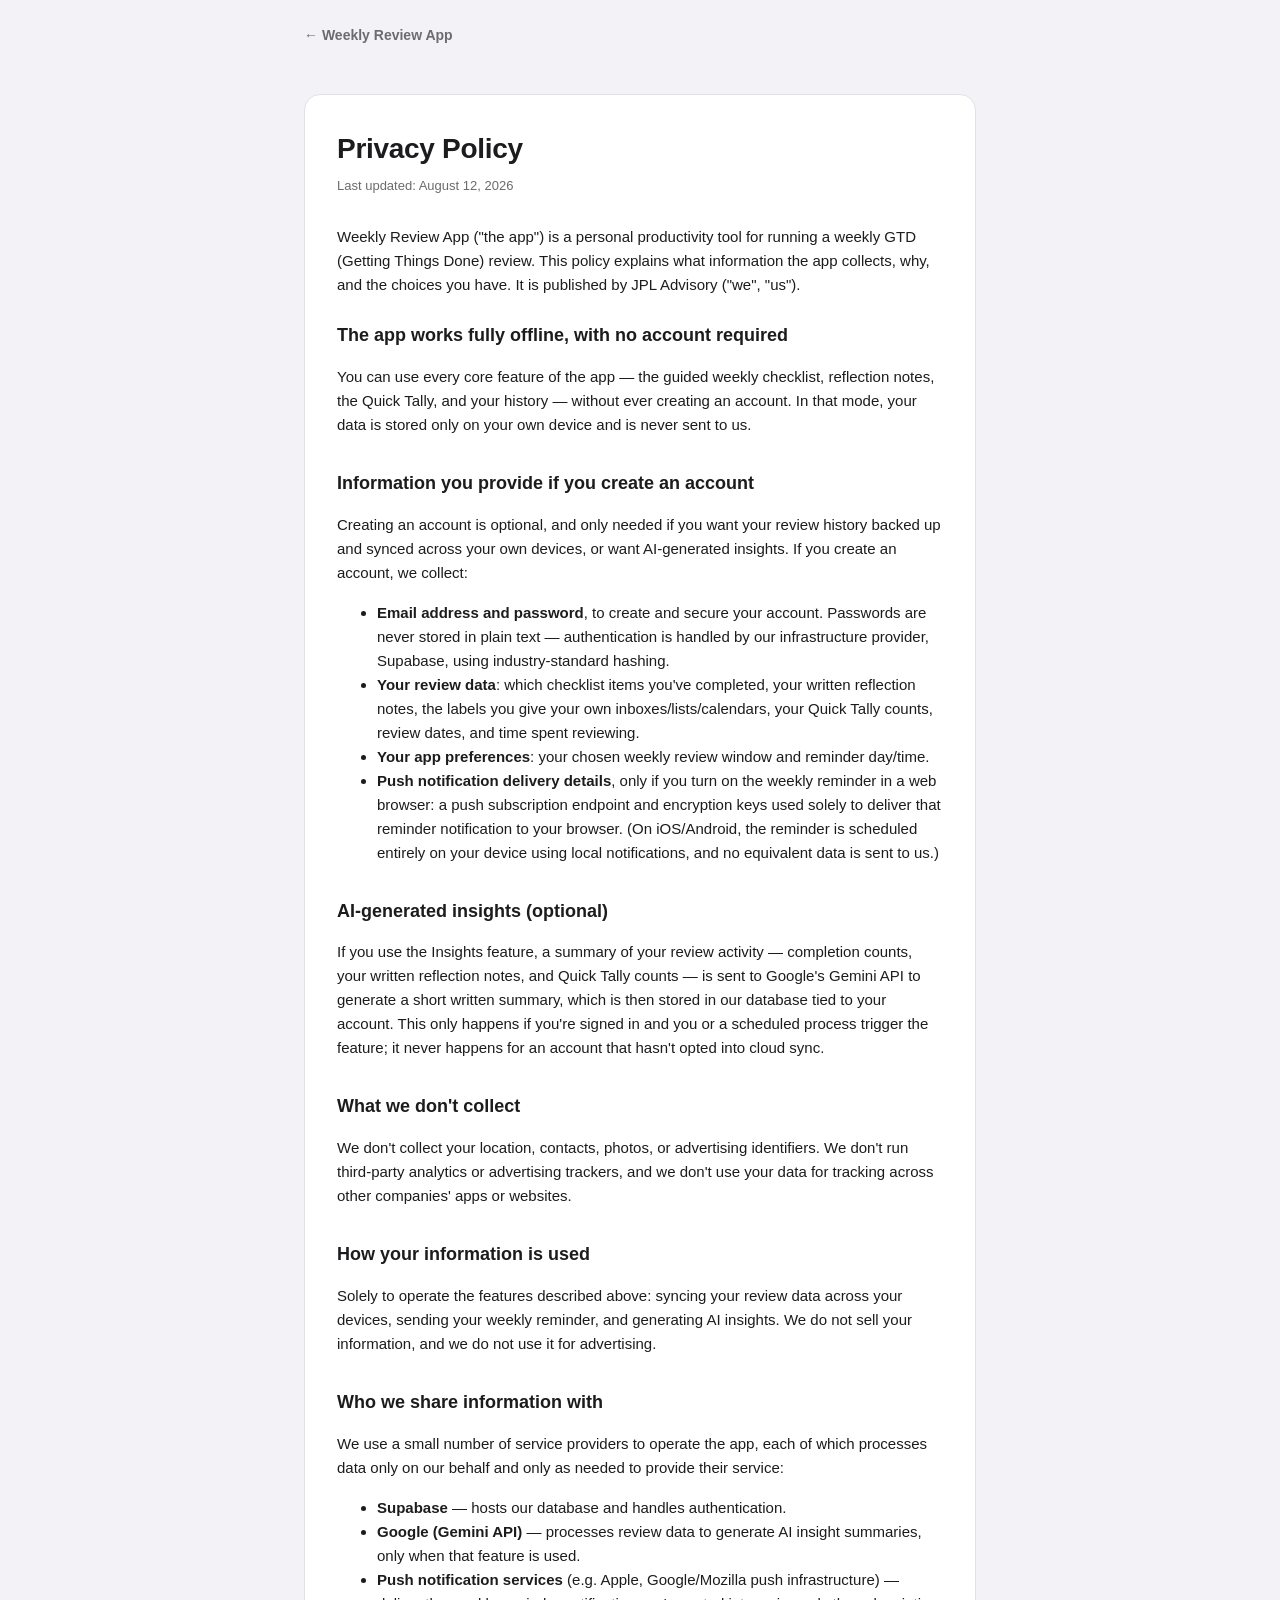
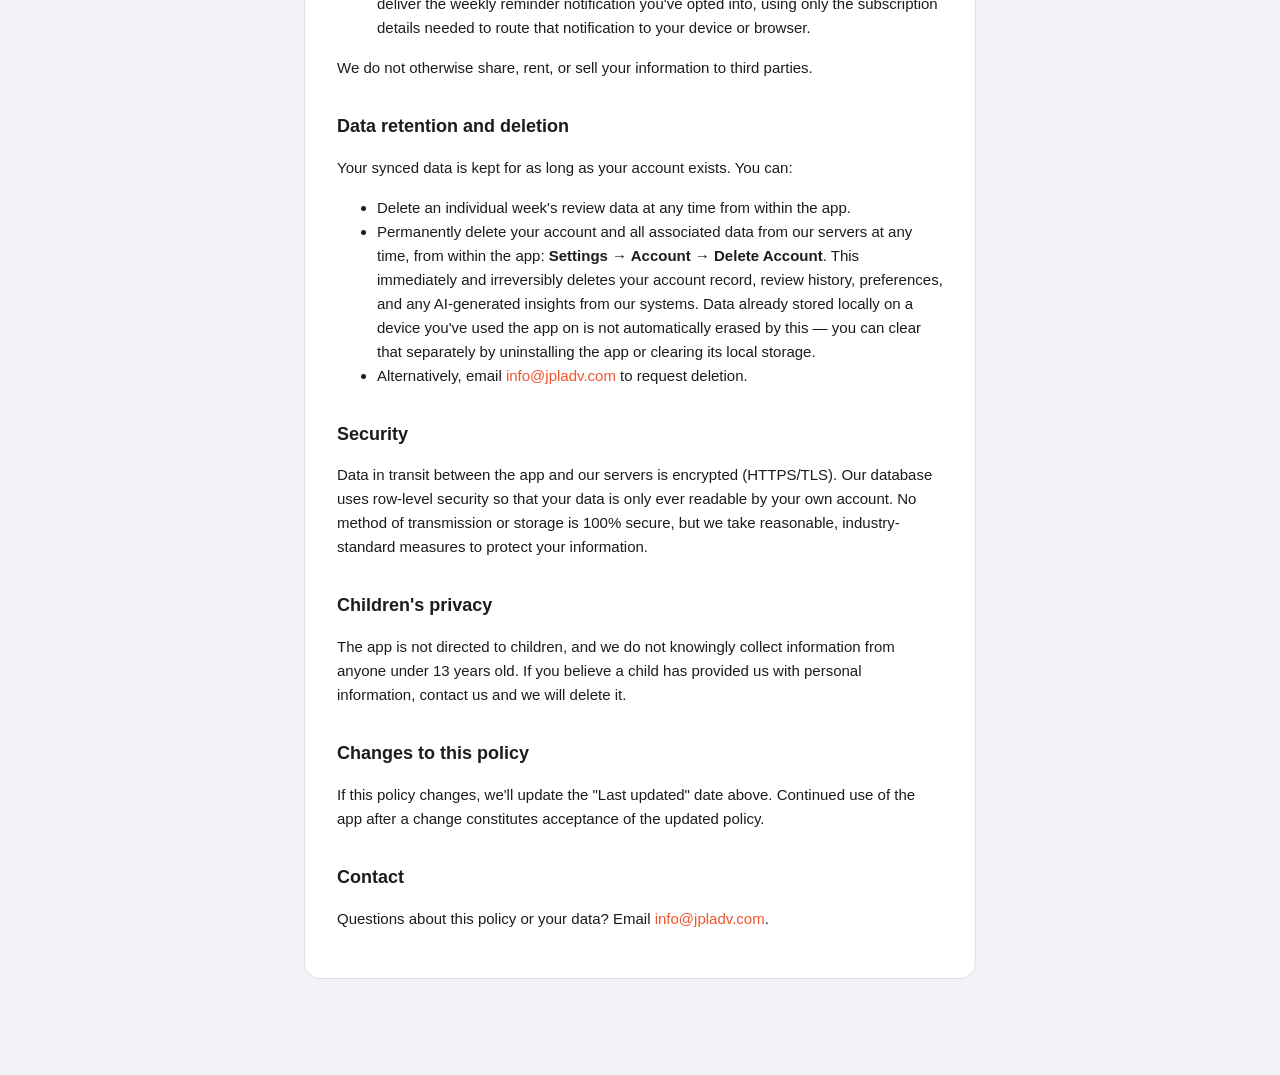
==== privacy-policy.html @ 06515a92 "Add privacy policy, terms of service, and support pages" ====
<!doctype html>
<html lang="en">
<head>
<meta charset="utf-8" />
<meta name="viewport" content="width=device-width, initial-scale=1" />
<title>Privacy Policy — Weekly Review App</title>
<link rel="stylesheet" href="style.css" />
</head>
<body>
<nav class="top"><a href="index.html">← Weekly Review App</a></nav>
<div class="wrap">
  <div class="card">
    <h1>Privacy Policy</h1>
    <p class="meta">Last updated: August 12, 2026</p>

    <p>Weekly Review App ("the app") is a personal productivity tool for running a weekly GTD
    (Getting Things Done) review. This policy explains what information the app collects, why,
    and the choices you have. It is published by JPL Advisory ("we", "us").</p>

    <h2>The app works fully offline, with no account required</h2>
    <p>You can use every core feature of the app — the guided weekly checklist, reflection notes,
    the Quick Tally, and your history — without ever creating an account. In that mode, your data
    is stored only on your own device and is never sent to us.</p>

    <h2>Information you provide if you create an account</h2>
    <p>Creating an account is optional, and only needed if you want your review history backed up
    and synced across your own devices, or want AI-generated insights. If you create an account,
    we collect:</p>
    <ul>
      <li><strong>Email address and password</strong>, to create and secure your account. Passwords
      are never stored in plain text — authentication is handled by our infrastructure provider,
      Supabase, using industry-standard hashing.</li>
      <li><strong>Your review data</strong>: which checklist items you've completed, your written
      reflection notes, the labels you give your own inboxes/lists/calendars, your Quick Tally
      counts, review dates, and time spent reviewing.</li>
      <li><strong>Your app preferences</strong>: your chosen weekly review window and reminder
      day/time.</li>
      <li><strong>Push notification delivery details</strong>, only if you turn on the weekly
      reminder in a web browser: a push subscription endpoint and encryption keys used solely to
      deliver that reminder notification to your browser. (On iOS/Android, the reminder is
      scheduled entirely on your device using local notifications, and no equivalent data is sent
      to us.)</li>
    </ul>

    <h2>AI-generated insights (optional)</h2>
    <p>If you use the Insights feature, a summary of your review activity — completion counts,
    your written reflection notes, and Quick Tally counts — is sent to Google's Gemini API to
    generate a short written summary, which is then stored in our database tied to your account.
    This only happens if you're signed in and you or a scheduled process trigger the feature; it
    never happens for an account that hasn't opted into cloud sync.</p>

    <h2>What we don't collect</h2>
    <p>We don't collect your location, contacts, photos, or advertising identifiers. We don't run
    third-party analytics or advertising trackers, and we don't use your data for tracking across
    other companies' apps or websites.</p>

    <h2>How your information is used</h2>
    <p>Solely to operate the features described above: syncing your review data across your
    devices, sending your weekly reminder, and generating AI insights. We do not sell your
    information, and we do not use it for advertising.</p>

    <h2>Who we share information with</h2>
    <p>We use a small number of service providers to operate the app, each of which processes
    data only on our behalf and only as needed to provide their service:</p>
    <ul>
      <li><strong>Supabase</strong> — hosts our database and handles authentication.</li>
      <li><strong>Google (Gemini API)</strong> — processes review data to generate AI insight
      summaries, only when that feature is used.</li>
      <li><strong>Push notification services</strong> (e.g. Apple, Google/Mozilla push
      infrastructure) — deliver the weekly reminder notification you've opted into, using only
      the subscription details needed to route that notification to your device or browser.</li>
    </ul>
    <p>We do not otherwise share, rent, or sell your information to third parties.</p>

    <h2>Data retention and deletion</h2>
    <p>Your synced data is kept for as long as your account exists. You can:</p>
    <ul>
      <li>Delete an individual week's review data at any time from within the app.</li>
      <li>Permanently delete your account and all associated data from our servers at any time,
      from within the app: <strong>Settings → Account → Delete Account</strong>. This
      immediately and irreversibly deletes your account record, review history, preferences, and
      any AI-generated insights from our systems. Data already stored locally on a device you've
      used the app on is not automatically erased by this — you can clear that separately by
      uninstalling the app or clearing its local storage.</li>
      <li>Alternatively, email <a href="mailto:info@jpladv.com">info@jpladv.com</a> to request
      deletion.</li>
    </ul>

    <h2>Security</h2>
    <p>Data in transit between the app and our servers is encrypted (HTTPS/TLS). Our database
    uses row-level security so that your data is only ever readable by your own account. No
    method of transmission or storage is 100% secure, but we take reasonable, industry-standard
    measures to protect your information.</p>

    <h2>Children's privacy</h2>
    <p>The app is not directed to children, and we do not knowingly collect information from
    anyone under 13 years old. If you believe a child has provided us with personal information,
    contact us and we will delete it.</p>

    <h2>Changes to this policy</h2>
    <p>If this policy changes, we'll update the "Last updated" date above. Continued use of the
    app after a change constitutes acceptance of the updated policy.</p>

    <h2>Contact</h2>
    <p>Questions about this policy or your data? Email
    <a href="mailto:info@jpladv.com">info@jpladv.com</a>.</p>
  </div>
</div>
</body>
</html>
---- style.css ----
:root {
  --bg: #f2f2f7;
  --card: #ffffff;
  --text: #1c1c1e;
  --text-secondary: #6b6b70;
  --accent: #f2542d;
  --border: #e2e2e6;
}

@media (prefers-color-scheme: dark) {
  :root {
    --bg: #000000;
    --card: #1c1c1e;
    --text: #f2f2f7;
    --text-secondary: #a0a0a5;
    --accent: #ff6a47;
    --border: #2c2c2e;
  }
}

* {
  box-sizing: border-box;
}

body {
  margin: 0;
  padding: 0;
  background: var(--bg);
  color: var(--text);
  font-family: -apple-system, BlinkMacSystemFont, "Segoe UI", Roboto, Helvetica, Arial, sans-serif;
  line-height: 1.6;
}

.wrap {
  max-width: 720px;
  margin: 0 auto;
  padding: 48px 24px 96px;
}

.card {
  background: var(--card);
  border: 1px solid var(--border);
  border-radius: 16px;
  padding: 32px;
}

h1 {
  font-size: 28px;
  font-weight: 800;
  letter-spacing: -0.3px;
  margin: 0 0 4px;
}

h2 {
  font-size: 18px;
  font-weight: 700;
  margin: 32px 0 8px;
}

h2:first-of-type {
  margin-top: 24px;
}

p, li {
  color: var(--text);
  font-size: 15px;
}

.meta {
  color: var(--text-secondary);
  font-size: 13px;
  margin: 0 0 28px;
}

a {
  color: var(--accent);
  text-decoration: none;
}

a:hover {
  text-decoration: underline;
}

nav.top {
  max-width: 720px;
  margin: 0 auto;
  padding: 24px 24px 0;
  font-size: 14px;
}

nav.top a {
  color: var(--text-secondary);
  font-weight: 600;
}

.home-links {
  display: flex;
  flex-direction: column;
  gap: 12px;
  margin-top: 24px;
}

.home-links a {
  display: block;
  padding: 16px 20px;
  border: 1px solid var(--border);
  border-radius: 12px;
  color: var(--text);
  font-weight: 700;
}

footer {
  margin-top: 40px;
  color: var(--text-secondary);
  font-size: 13px;
}
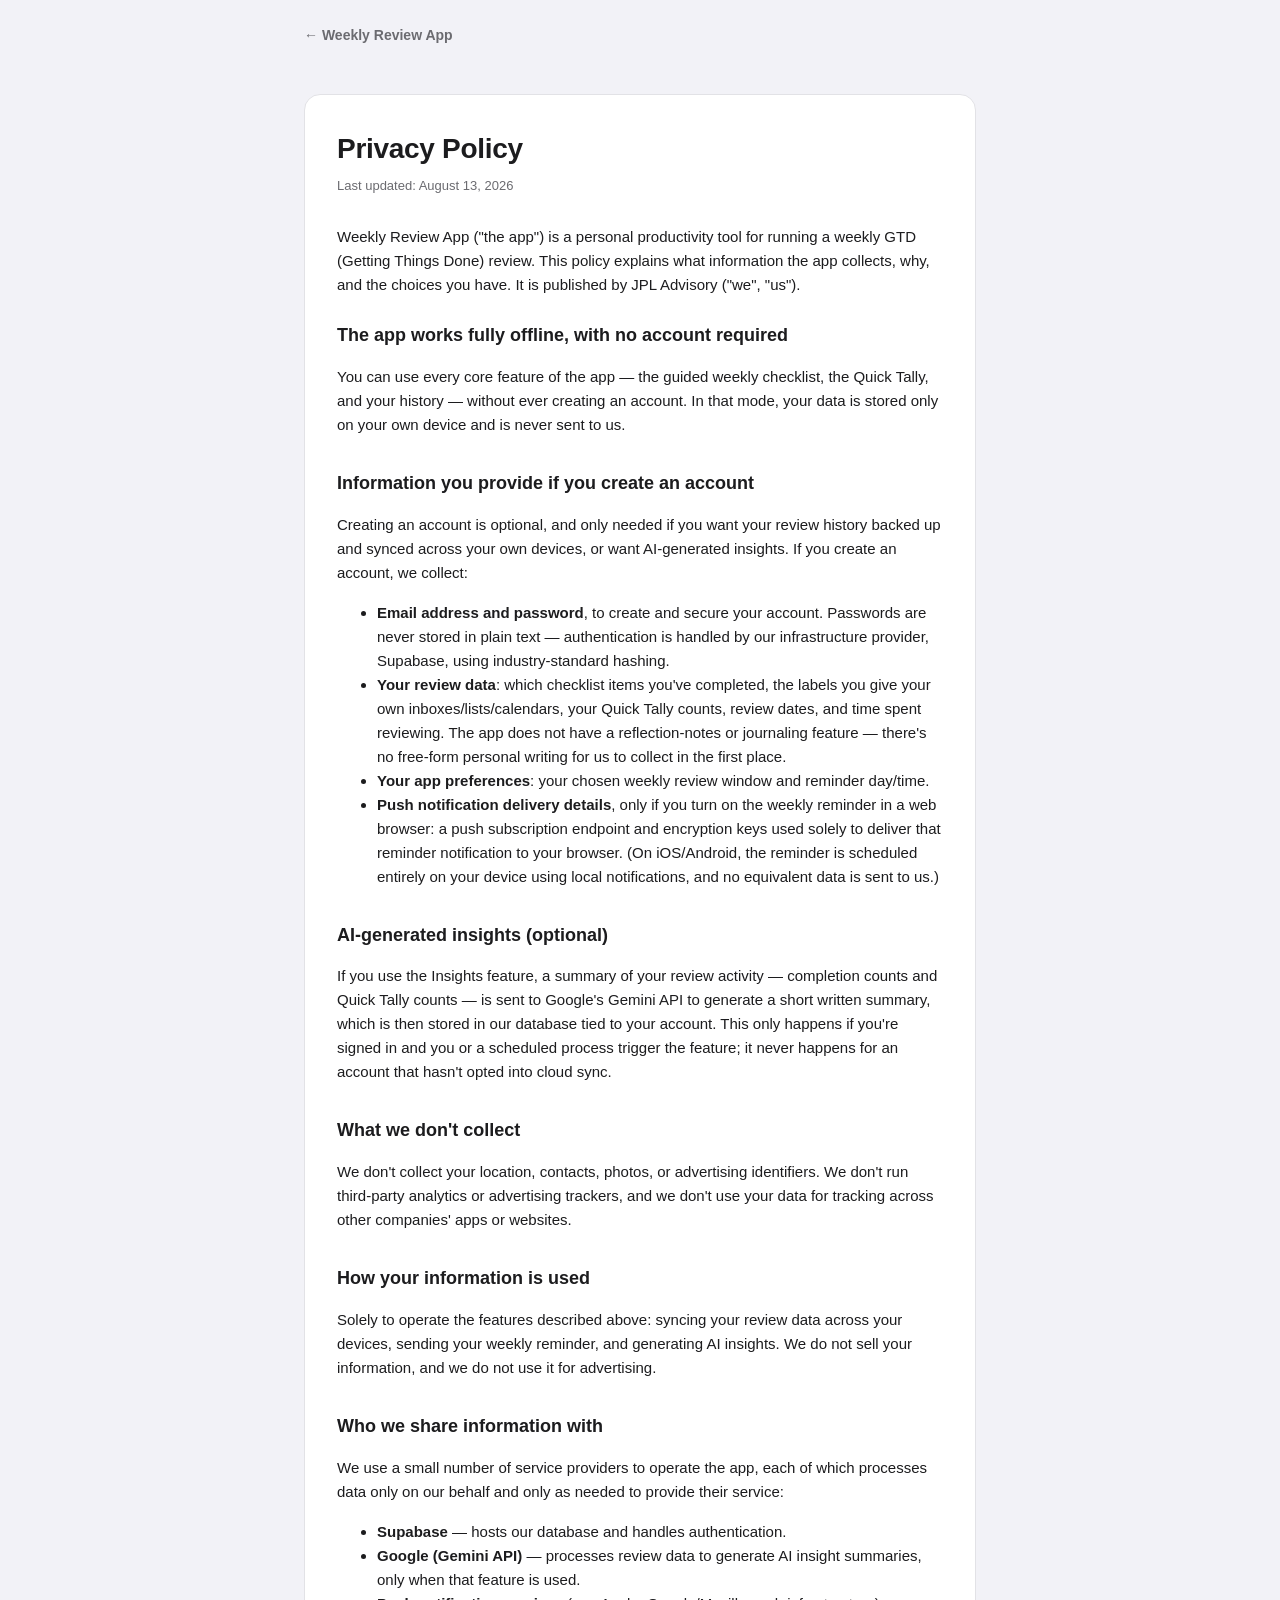
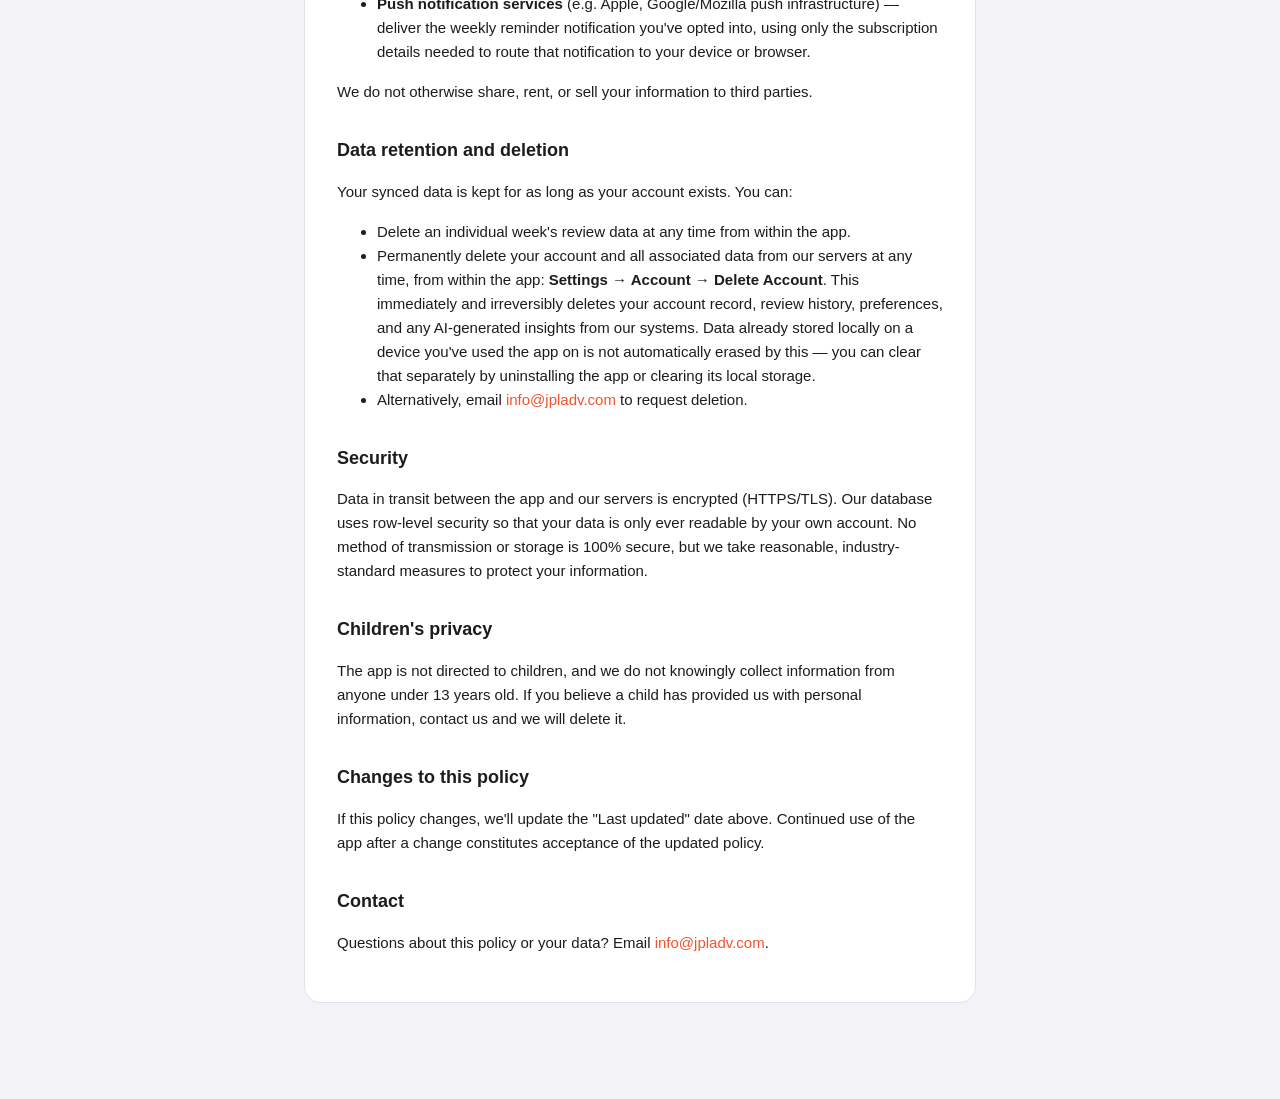
==== commit 3f1cd52f: "Remove reflection notes references (feature removed from the app)" ====
--- a/privacy-policy.html
+++ b/privacy-policy.html
@@ -11,16 +11,16 @@
 <div class="wrap">
   <div class="card">
     <h1>Privacy Policy</h1>
-    <p class="meta">Last updated: August 12, 2026</p>
+    <p class="meta">Last updated: August 13, 2026</p>
 
     <p>Weekly Review App ("the app") is a personal productivity tool for running a weekly GTD
     (Getting Things Done) review. This policy explains what information the app collects, why,
     and the choices you have. It is published by JPL Advisory ("we", "us").</p>
 
     <h2>The app works fully offline, with no account required</h2>
-    <p>You can use every core feature of the app — the guided weekly checklist, reflection notes,
-    the Quick Tally, and your history — without ever creating an account. In that mode, your data
-    is stored only on your own device and is never sent to us.</p>
+    <p>You can use every core feature of the app — the guided weekly checklist, the Quick Tally,
+    and your history — without ever creating an account. In that mode, your data is stored only
+    on your own device and is never sent to us.</p>
 
     <h2>Information you provide if you create an account</h2>
     <p>Creating an account is optional, and only needed if you want your review history backed up
@@ -30,9 +30,10 @@
       <li><strong>Email address and password</strong>, to create and secure your account. Passwords
       are never stored in plain text — authentication is handled by our infrastructure provider,
       Supabase, using industry-standard hashing.</li>
-      <li><strong>Your review data</strong>: which checklist items you've completed, your written
-      reflection notes, the labels you give your own inboxes/lists/calendars, your Quick Tally
-      counts, review dates, and time spent reviewing.</li>
+      <li><strong>Your review data</strong>: which checklist items you've completed, the labels
+      you give your own inboxes/lists/calendars, your Quick Tally counts, review dates, and time
+      spent reviewing. The app does not have a reflection-notes or journaling feature — there's no
+      free-form personal writing for us to collect in the first place.</li>
       <li><strong>Your app preferences</strong>: your chosen weekly review window and reminder
       day/time.</li>
       <li><strong>Push notification delivery details</strong>, only if you turn on the weekly
@@ -43,11 +44,11 @@
     </ul>
 
     <h2>AI-generated insights (optional)</h2>
-    <p>If you use the Insights feature, a summary of your review activity — completion counts,
-    your written reflection notes, and Quick Tally counts — is sent to Google's Gemini API to
-    generate a short written summary, which is then stored in our database tied to your account.
-    This only happens if you're signed in and you or a scheduled process trigger the feature; it
-    never happens for an account that hasn't opted into cloud sync.</p>
+    <p>If you use the Insights feature, a summary of your review activity — completion counts and
+    Quick Tally counts — is sent to Google's Gemini API to generate a short written summary, which
+    is then stored in our database tied to your account. This only happens if you're signed in and
+    you or a scheduled process trigger the feature; it never happens for an account that hasn't
+    opted into cloud sync.</p>
 
     <h2>What we don't collect</h2>
     <p>We don't collect your location, contacts, photos, or advertising identifiers. We don't run
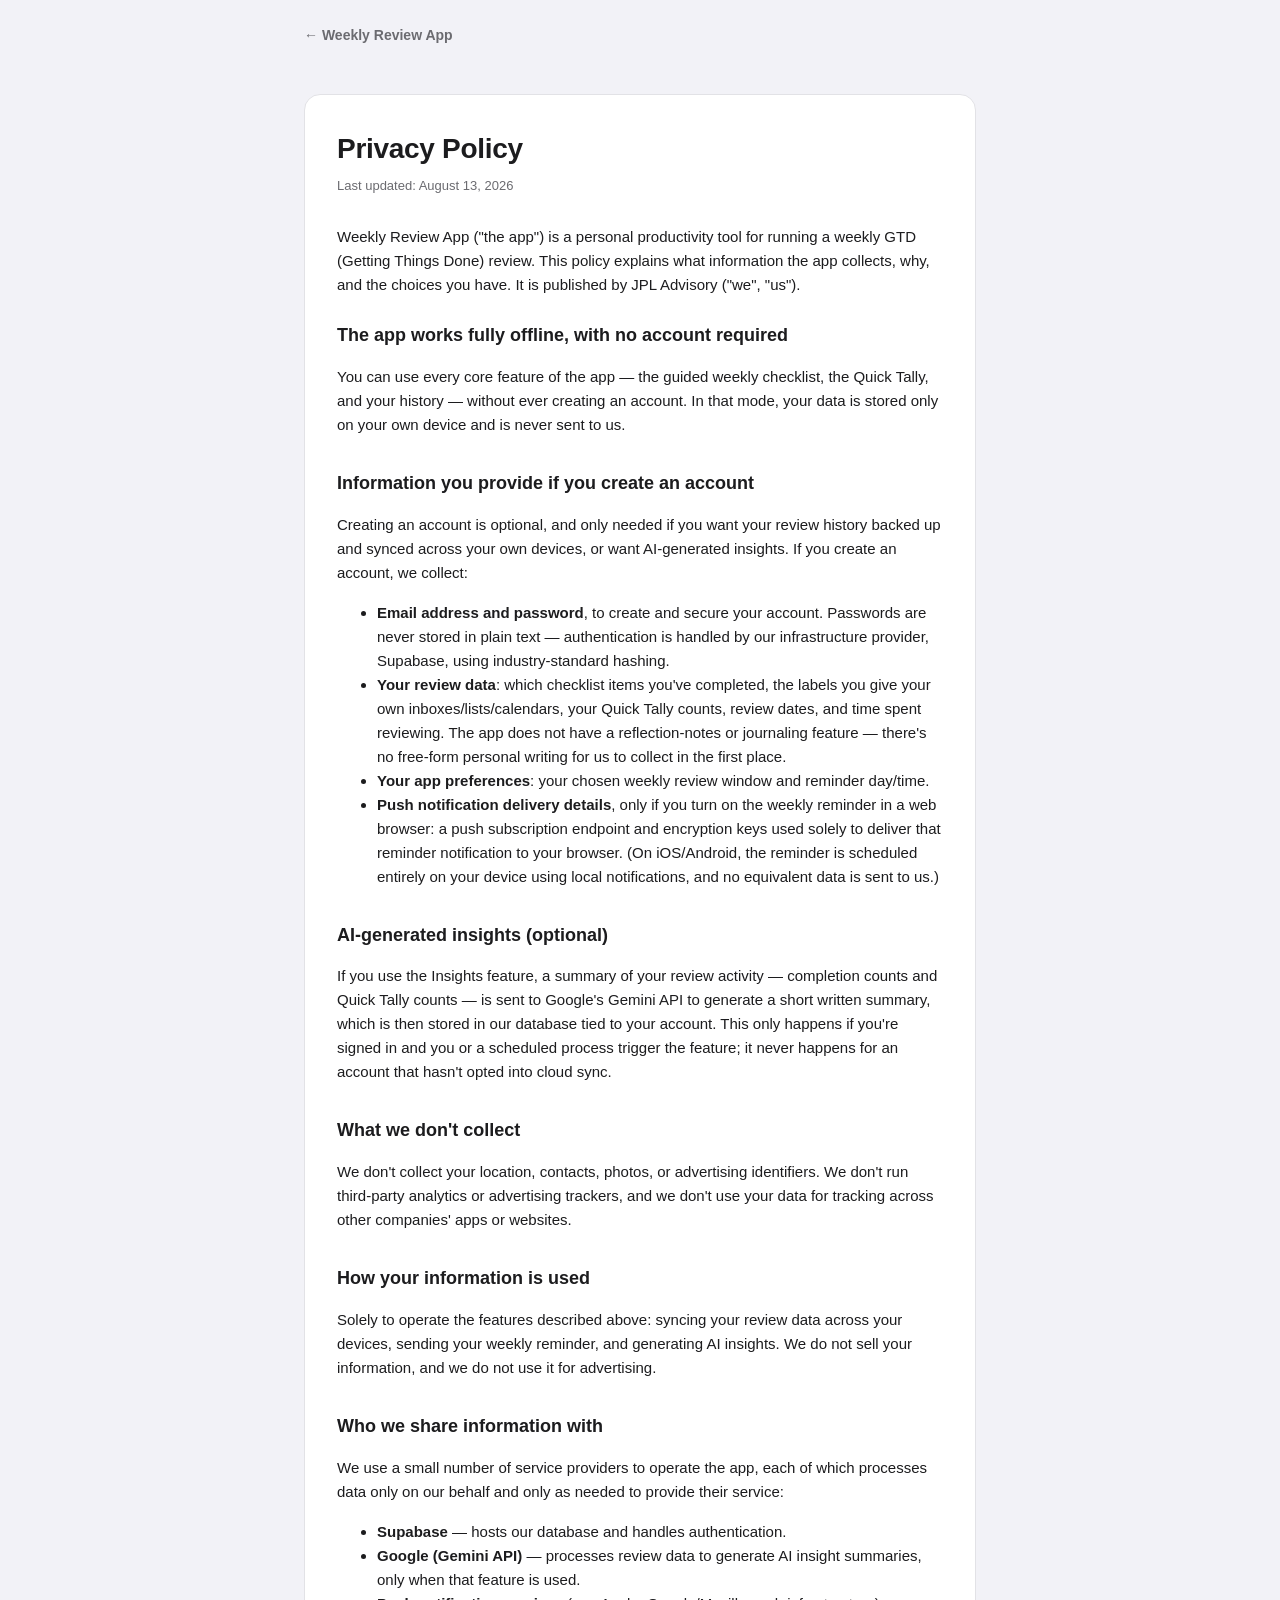
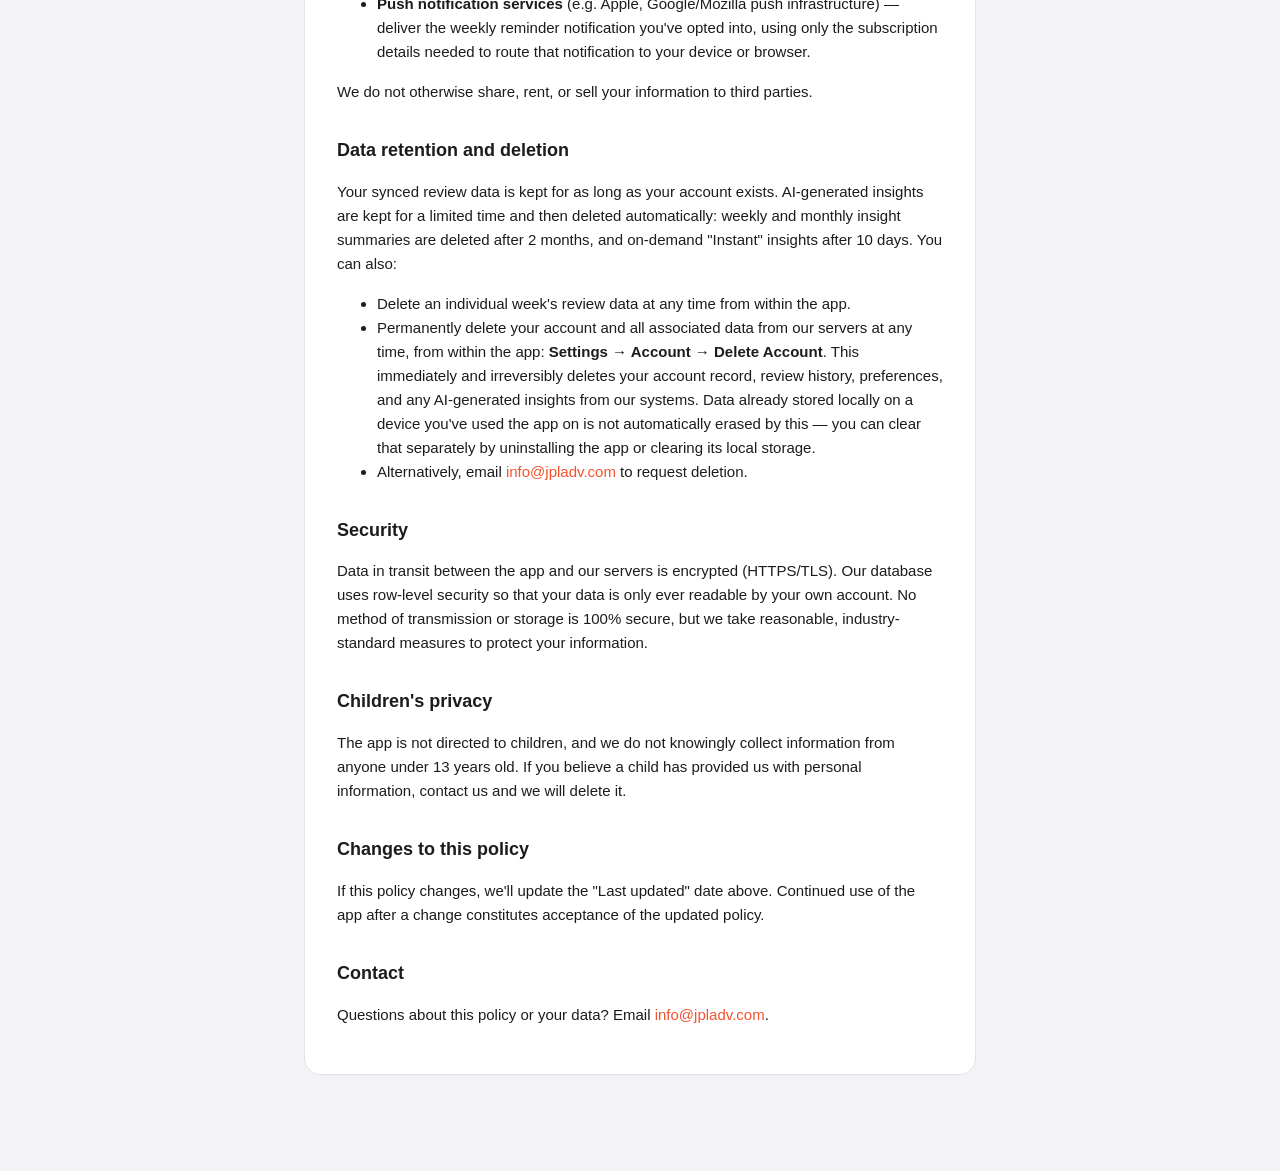
==== commit 8c37142c: "Disclose AI insights retention limits (2 months week/month, 10 days instant)" ====
--- a/privacy-policy.html
+++ b/privacy-policy.html
@@ -74,7 +74,10 @@
     <p>We do not otherwise share, rent, or sell your information to third parties.</p>
 
     <h2>Data retention and deletion</h2>
-    <p>Your synced data is kept for as long as your account exists. You can:</p>
+    <p>Your synced review data is kept for as long as your account exists. AI-generated insights
+    are kept for a limited time and then deleted automatically: weekly and monthly insight
+    summaries are deleted after 2 months, and on-demand "Instant" insights after 10 days. You
+    can also:</p>
     <ul>
       <li>Delete an individual week's review data at any time from within the app.</li>
       <li>Permanently delete your account and all associated data from our servers at any time,
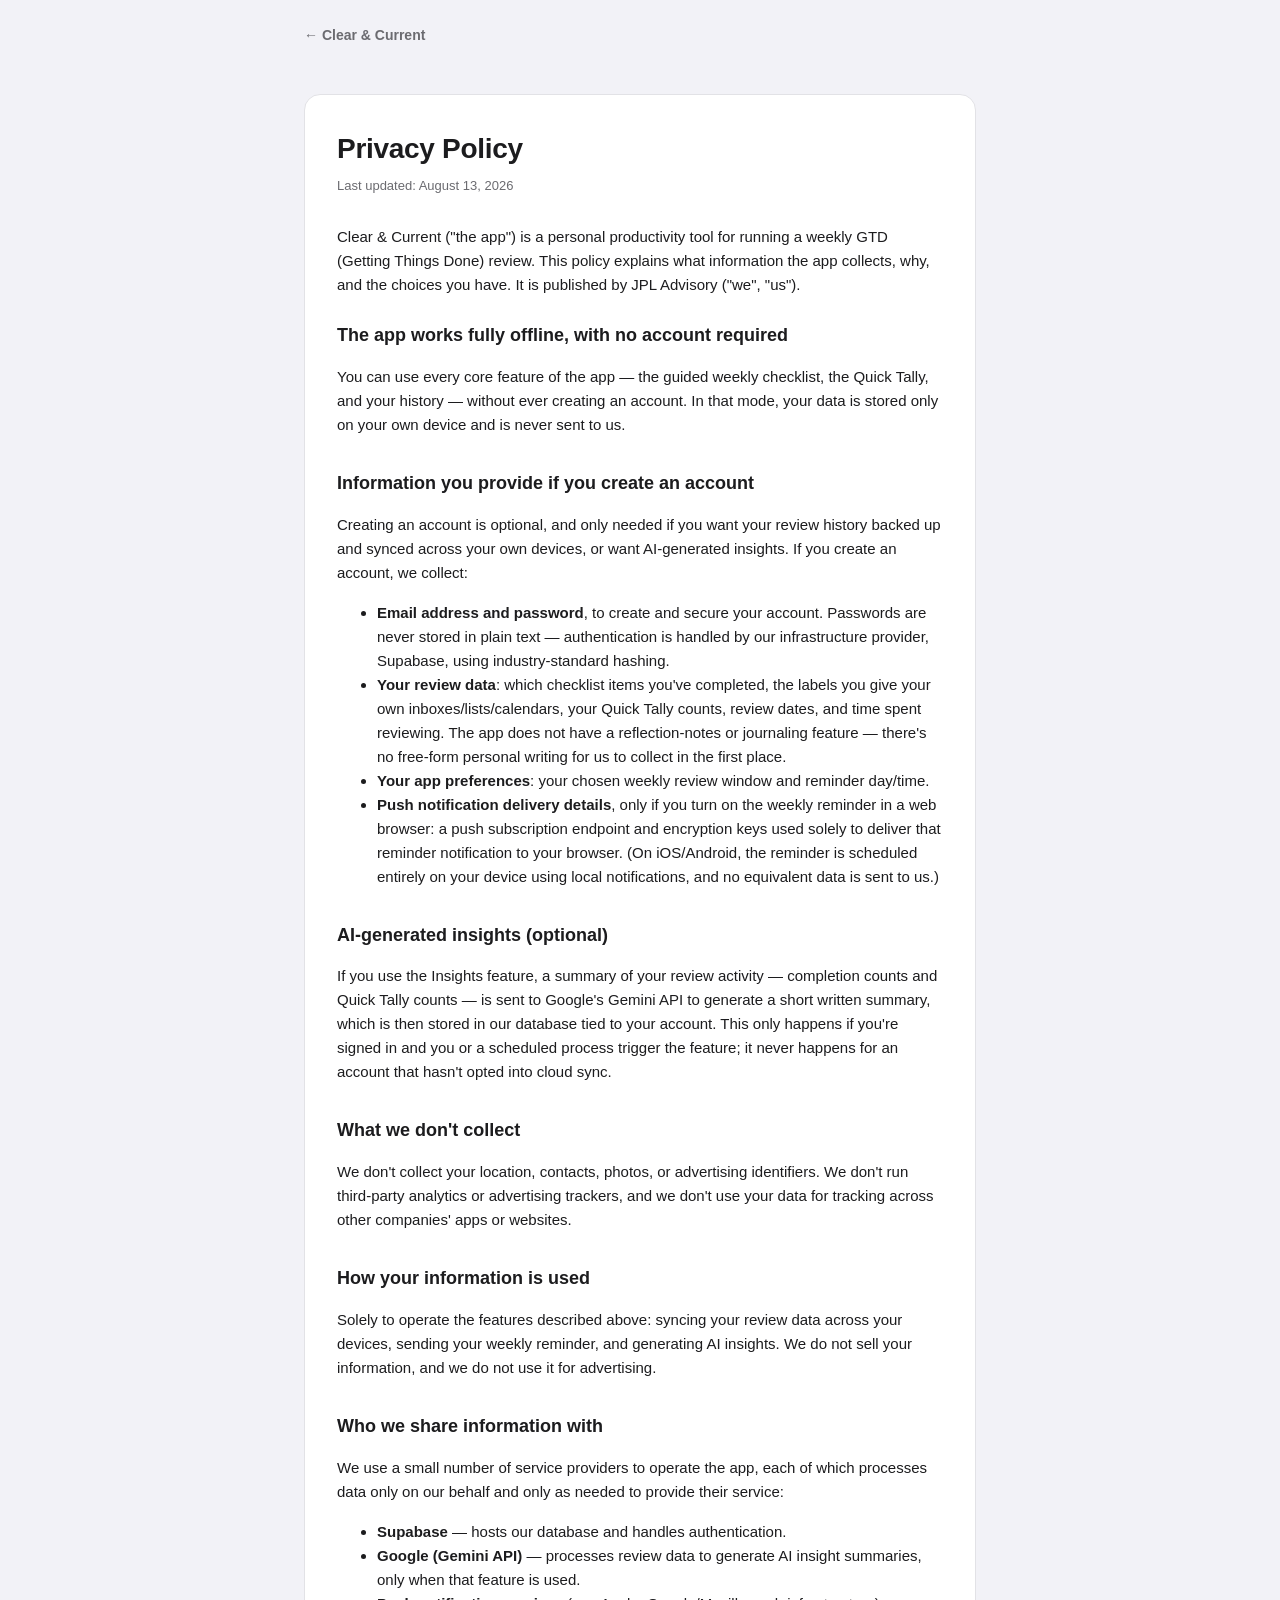
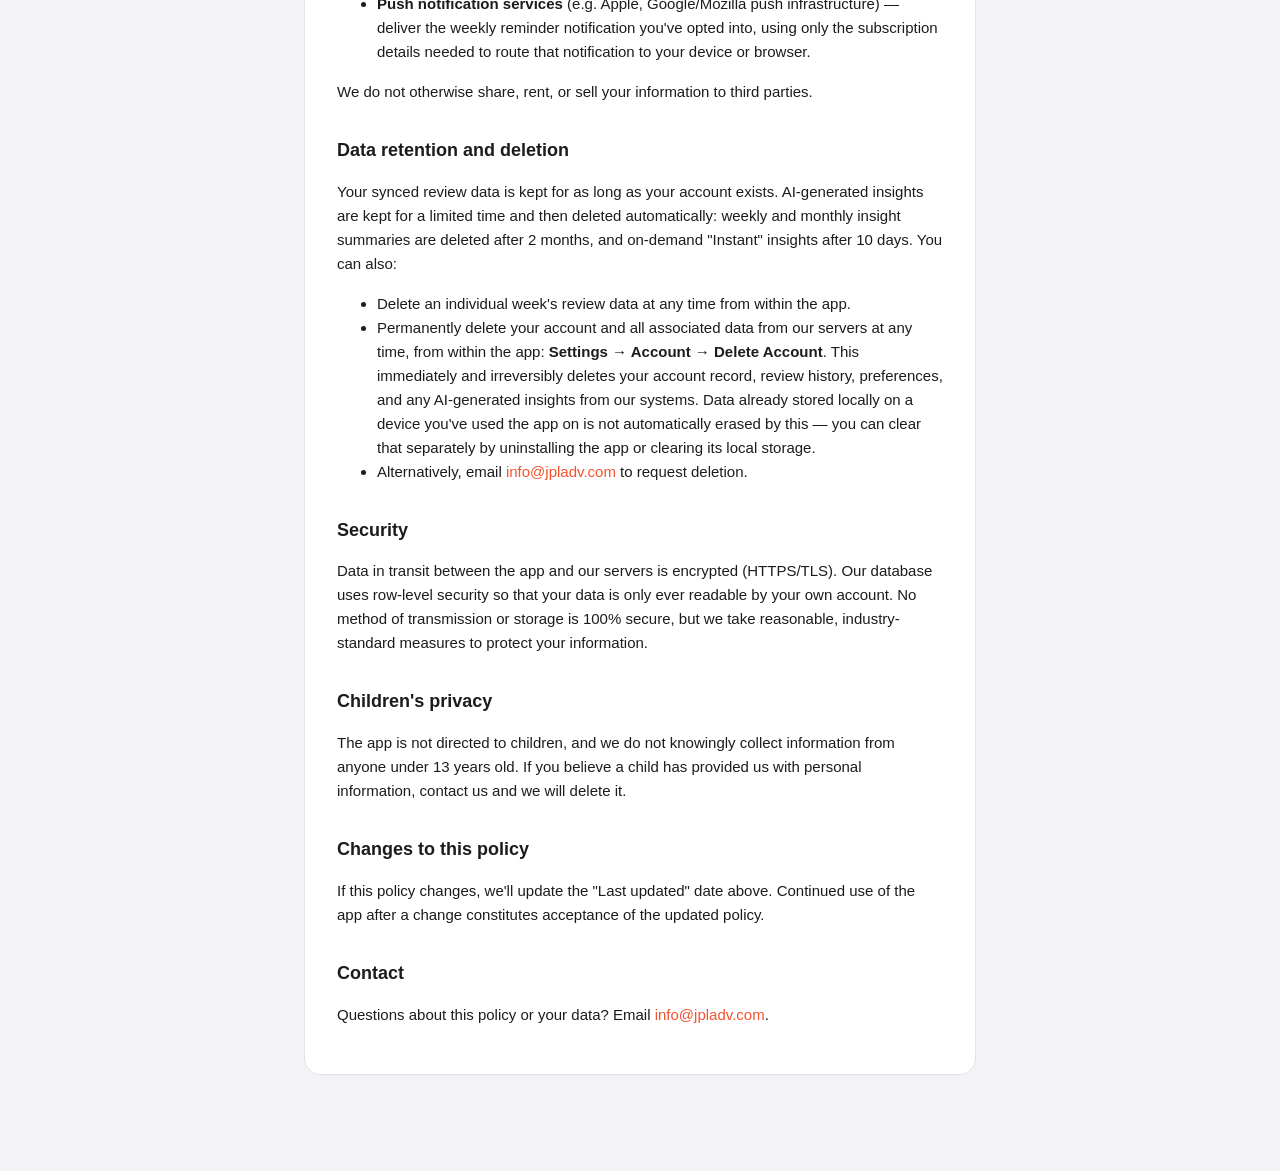
==== commit c105700f: "Rename app to Clear & Current" ====
--- a/privacy-policy.html
+++ b/privacy-policy.html
@@ -3,17 +3,17 @@
 <head>
 <meta charset="utf-8" />
 <meta name="viewport" content="width=device-width, initial-scale=1" />
-<title>Privacy Policy — Weekly Review App</title>
+<title>Privacy Policy — Clear & Current</title>
 <link rel="stylesheet" href="style.css" />
 </head>
 <body>
-<nav class="top"><a href="index.html">← Weekly Review App</a></nav>
+<nav class="top"><a href="index.html">← Clear & Current</a></nav>
 <div class="wrap">
   <div class="card">
     <h1>Privacy Policy</h1>
     <p class="meta">Last updated: August 13, 2026</p>
 
-    <p>Weekly Review App ("the app") is a personal productivity tool for running a weekly GTD
+    <p>Clear & Current ("the app") is a personal productivity tool for running a weekly GTD
     (Getting Things Done) review. This policy explains what information the app collects, why,
     and the choices you have. It is published by JPL Advisory ("we", "us").</p>
 
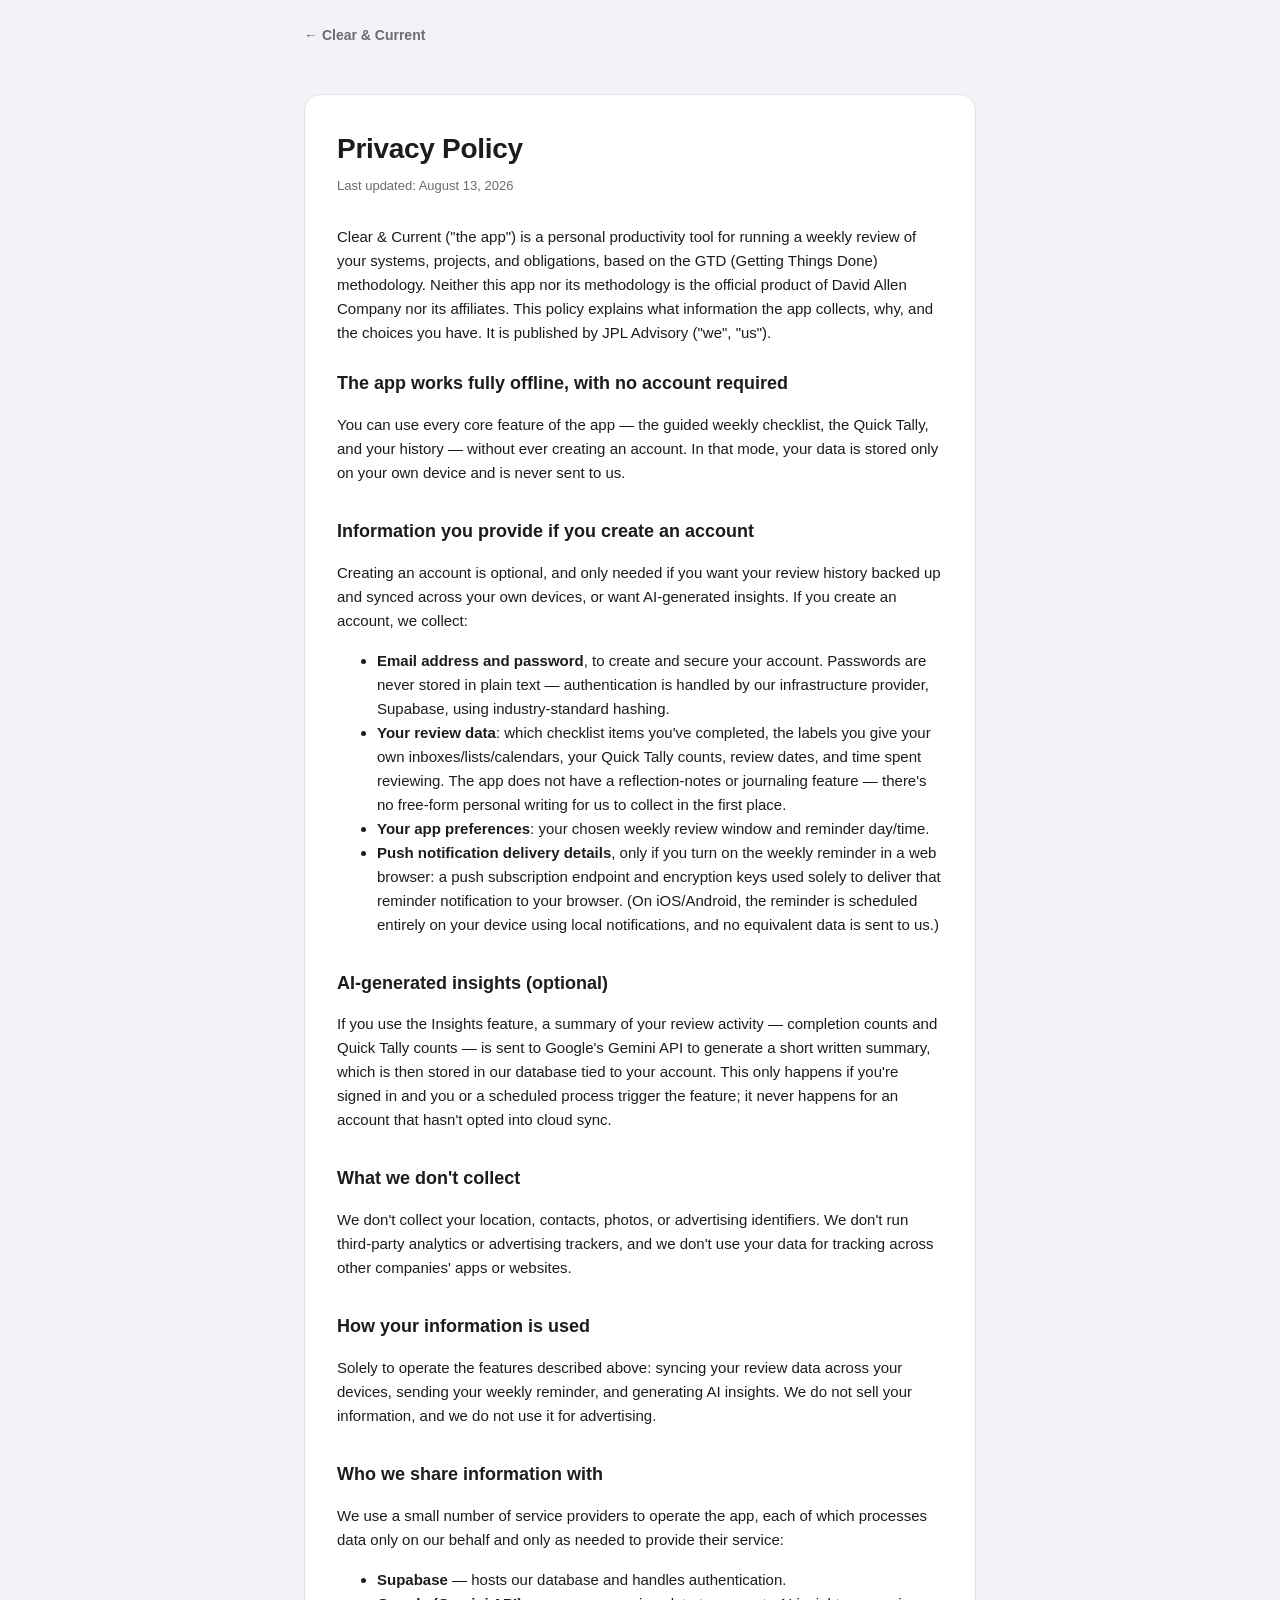
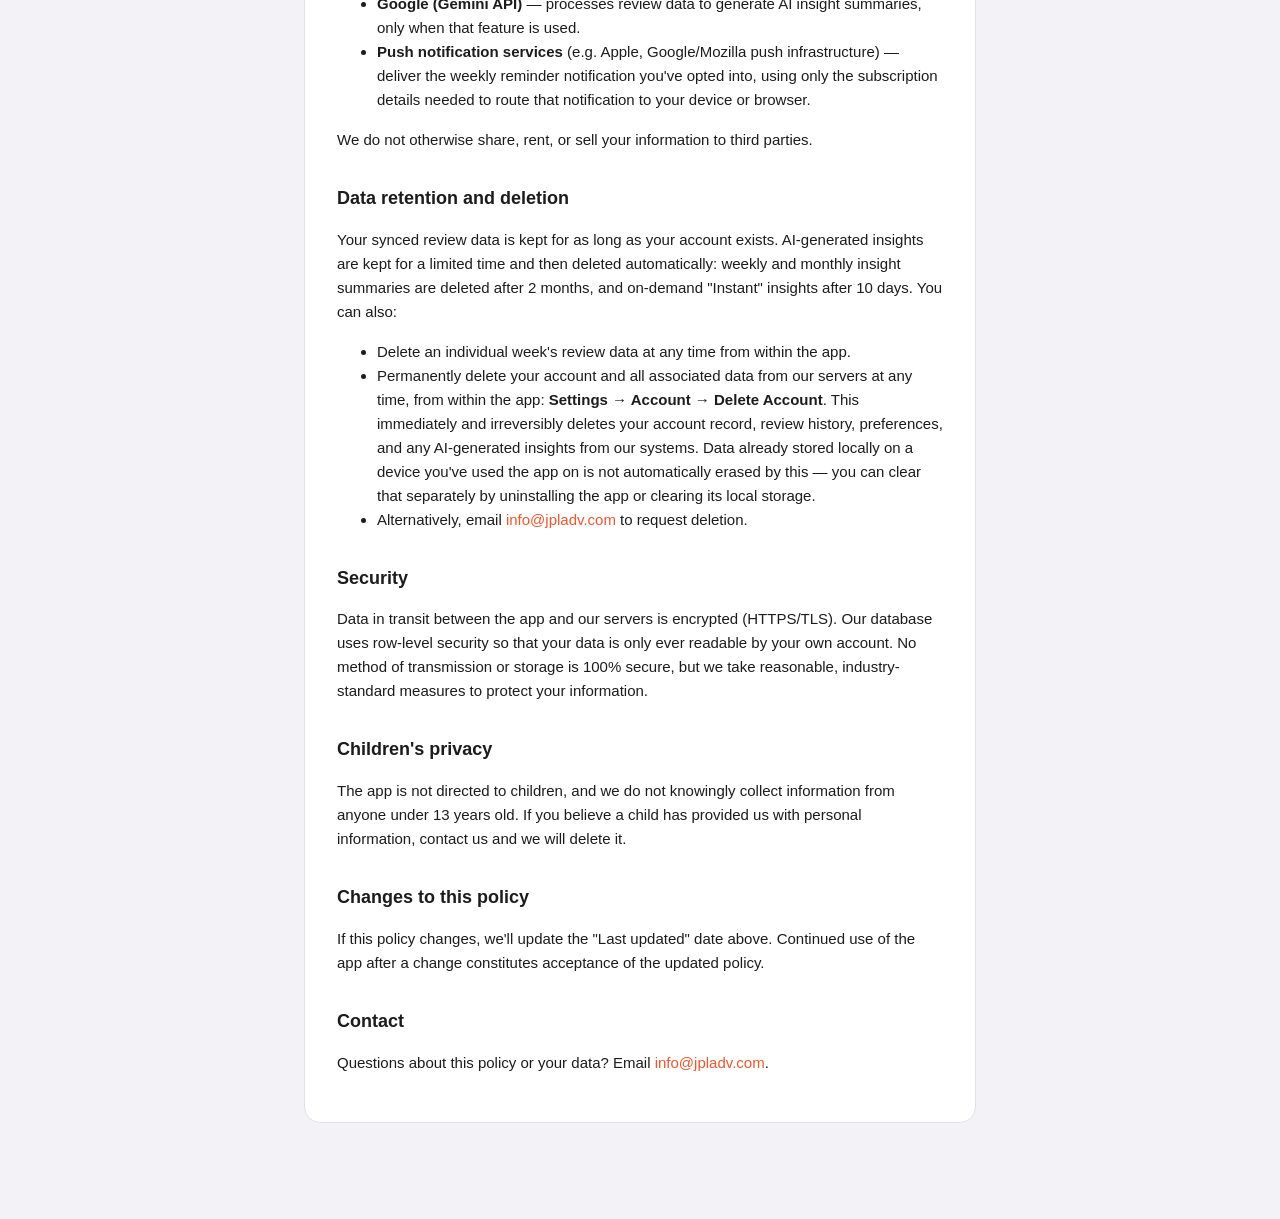
==== commit b85fc529: "Add David Allen Company non-affiliation disclaimer to Privacy Policy and Terms" ====
--- a/privacy-policy.html
+++ b/privacy-policy.html
@@ -13,9 +13,11 @@
     <h1>Privacy Policy</h1>
     <p class="meta">Last updated: August 13, 2026</p>
 
-    <p>Clear & Current ("the app") is a personal productivity tool for running a weekly GTD
-    (Getting Things Done) review. This policy explains what information the app collects, why,
-    and the choices you have. It is published by JPL Advisory ("we", "us").</p>
+    <p>Clear & Current ("the app") is a personal productivity tool for running a weekly review of
+    your systems, projects, and obligations, based on the GTD (Getting Things Done) methodology.
+    Neither this app nor its methodology is the official product of David Allen Company nor its
+    affiliates. This policy explains what information the app collects, why, and the choices you
+    have. It is published by JPL Advisory ("we", "us").</p>
 
     <h2>The app works fully offline, with no account required</h2>
     <p>You can use every core feature of the app — the guided weekly checklist, the Quick Tally,
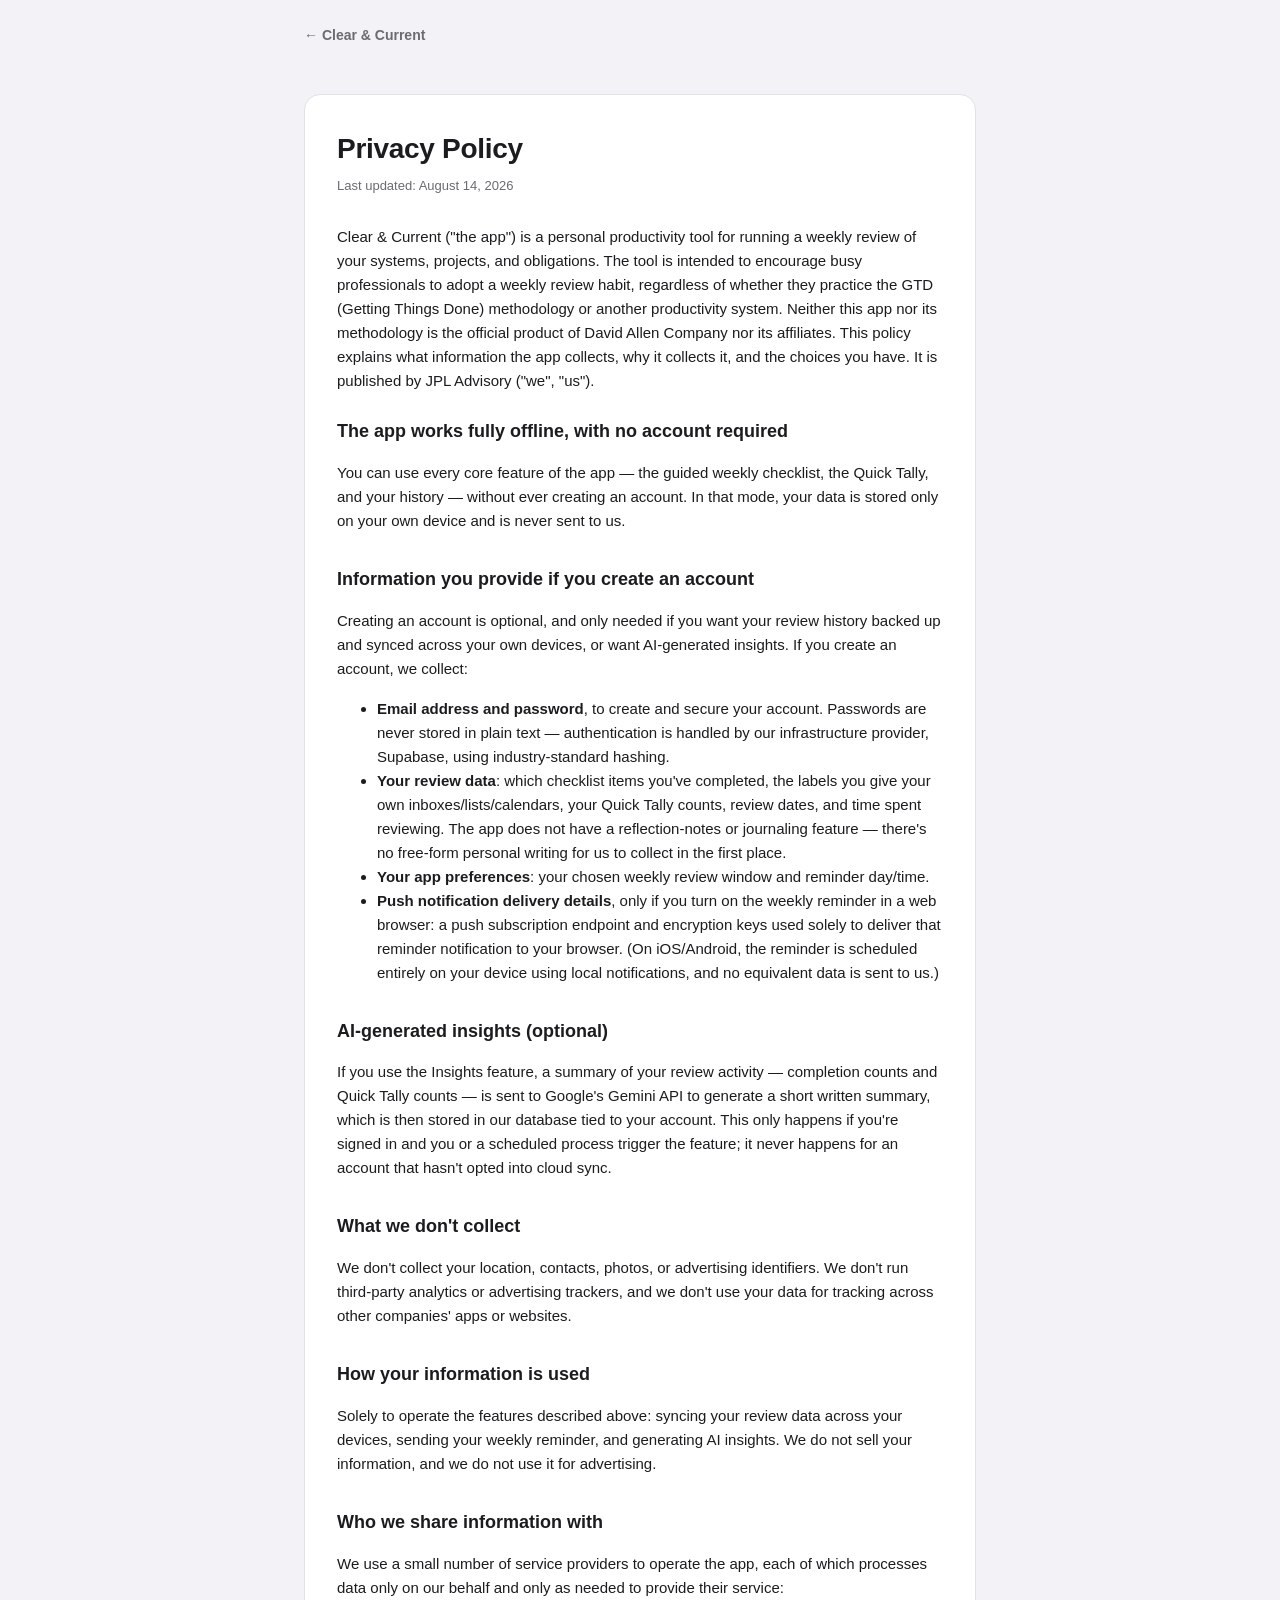
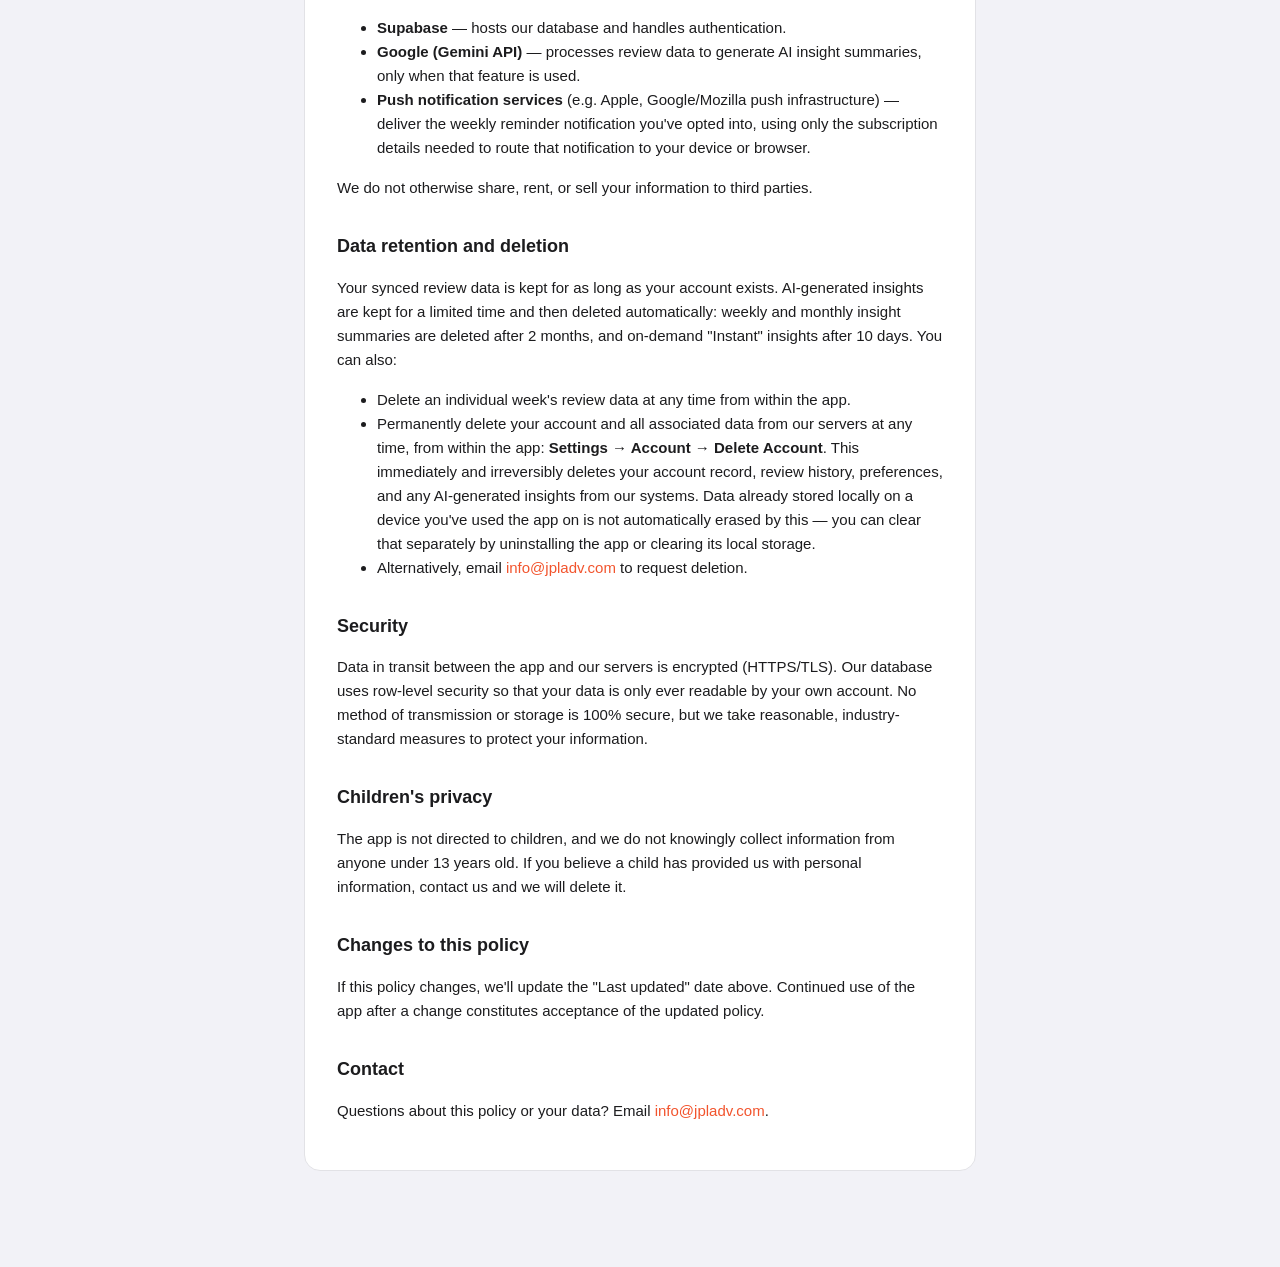
==== commit 9e7e4e6b: "Broaden intro paragraph to non-GTD-practitioner audience Reflects the app's positioning shift toward" ====
--- a/privacy-policy.html
+++ b/privacy-policy.html
@@ -11,13 +11,15 @@
 <div class="wrap">
   <div class="card">
     <h1>Privacy Policy</h1>
-    <p class="meta">Last updated: August 13, 2026</p>
+    <p class="meta">Last updated: August 14, 2026</p>
 
     <p>Clear & Current ("the app") is a personal productivity tool for running a weekly review of
-    your systems, projects, and obligations, based on the GTD (Getting Things Done) methodology.
-    Neither this app nor its methodology is the official product of David Allen Company nor its
-    affiliates. This policy explains what information the app collects, why, and the choices you
-    have. It is published by JPL Advisory ("we", "us").</p>
+    your systems, projects, and obligations. The tool is intended to encourage busy professionals
+    to adopt a weekly review habit, regardless of whether they practice the GTD (Getting Things
+    Done) methodology or another productivity system. Neither this app nor its methodology is the
+    official product of David Allen Company nor its affiliates. This policy explains what
+    information the app collects, why it collects it, and the choices you have. It is published by
+    JPL Advisory ("we", "us").</p>
 
     <h2>The app works fully offline, with no account required</h2>
     <p>You can use every core feature of the app — the guided weekly checklist, the Quick Tally,
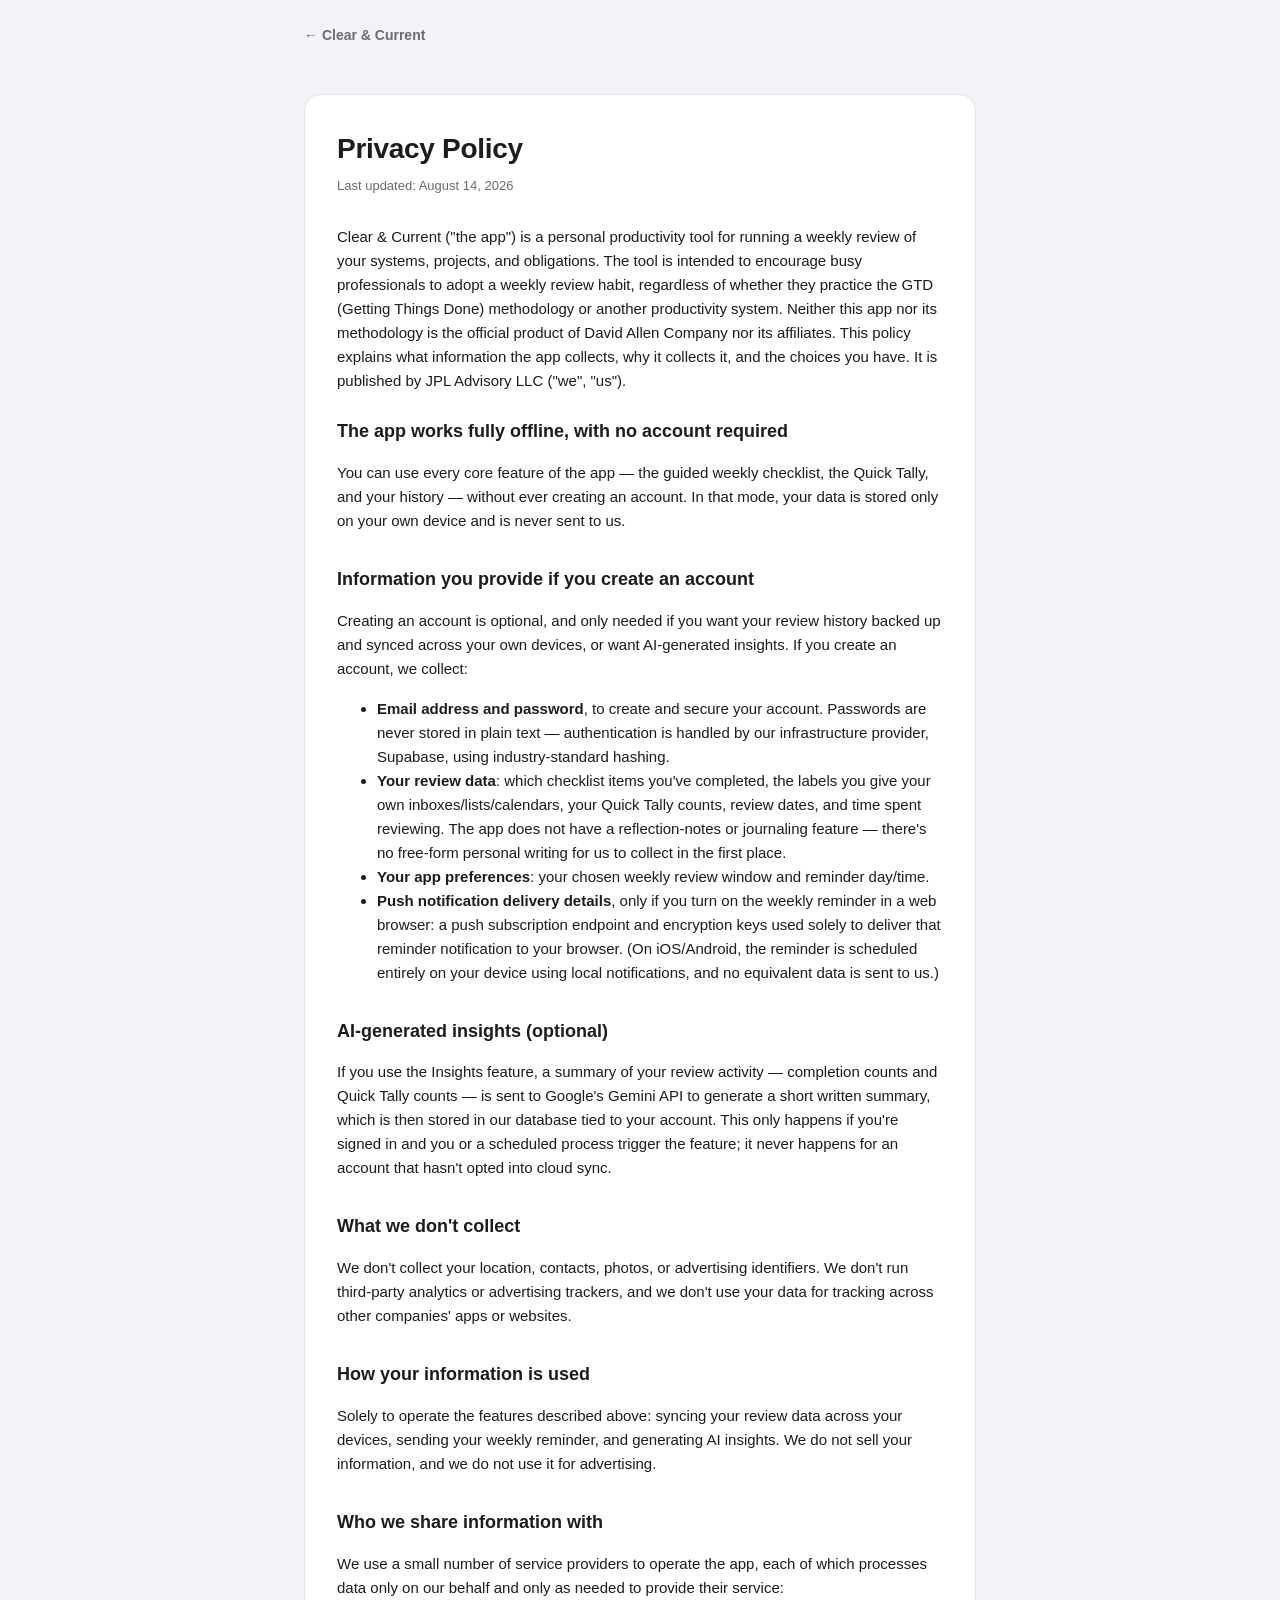
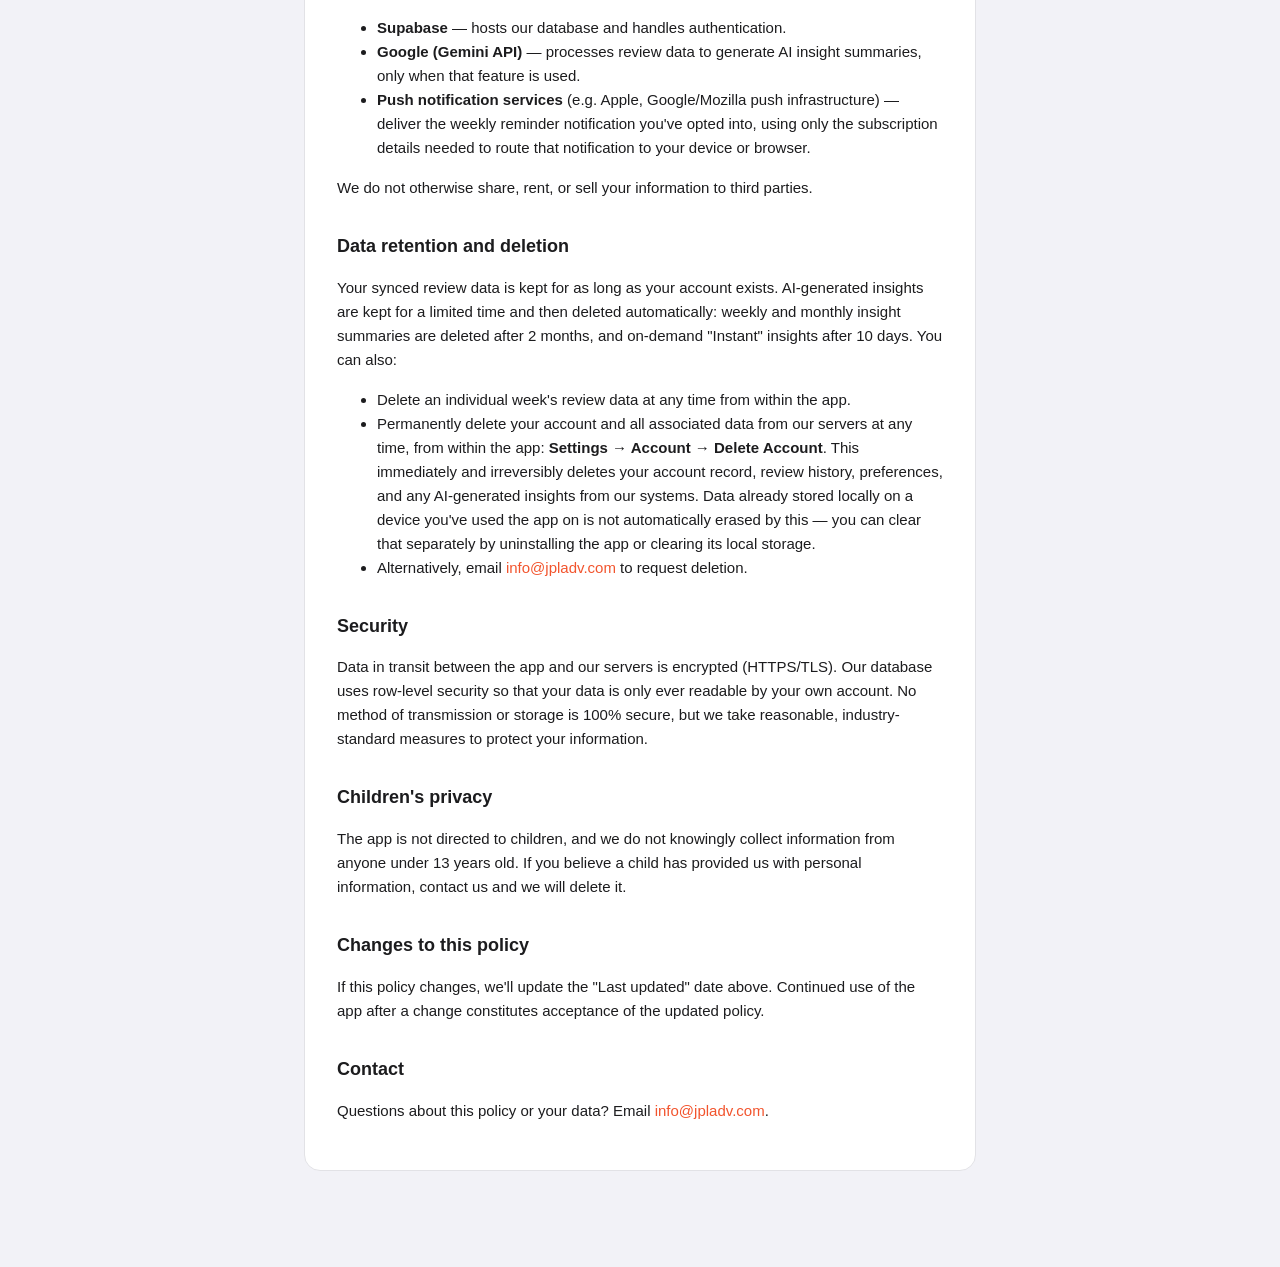
==== commit 36a07dd9: "Use full legal entity name, JPL Advisory LLC Co-Authored-By: Claude Sonnet 5 <noreply@anthropic.com>" ====
--- a/privacy-policy.html
+++ b/privacy-policy.html
@@ -19,7 +19,7 @@
     Done) methodology or another productivity system. Neither this app nor its methodology is the
     official product of David Allen Company nor its affiliates. This policy explains what
     information the app collects, why it collects it, and the choices you have. It is published by
-    JPL Advisory ("we", "us").</p>
+    JPL Advisory LLC ("we", "us").</p>
 
     <h2>The app works fully offline, with no account required</h2>
     <p>You can use every core feature of the app — the guided weekly checklist, the Quick Tally,
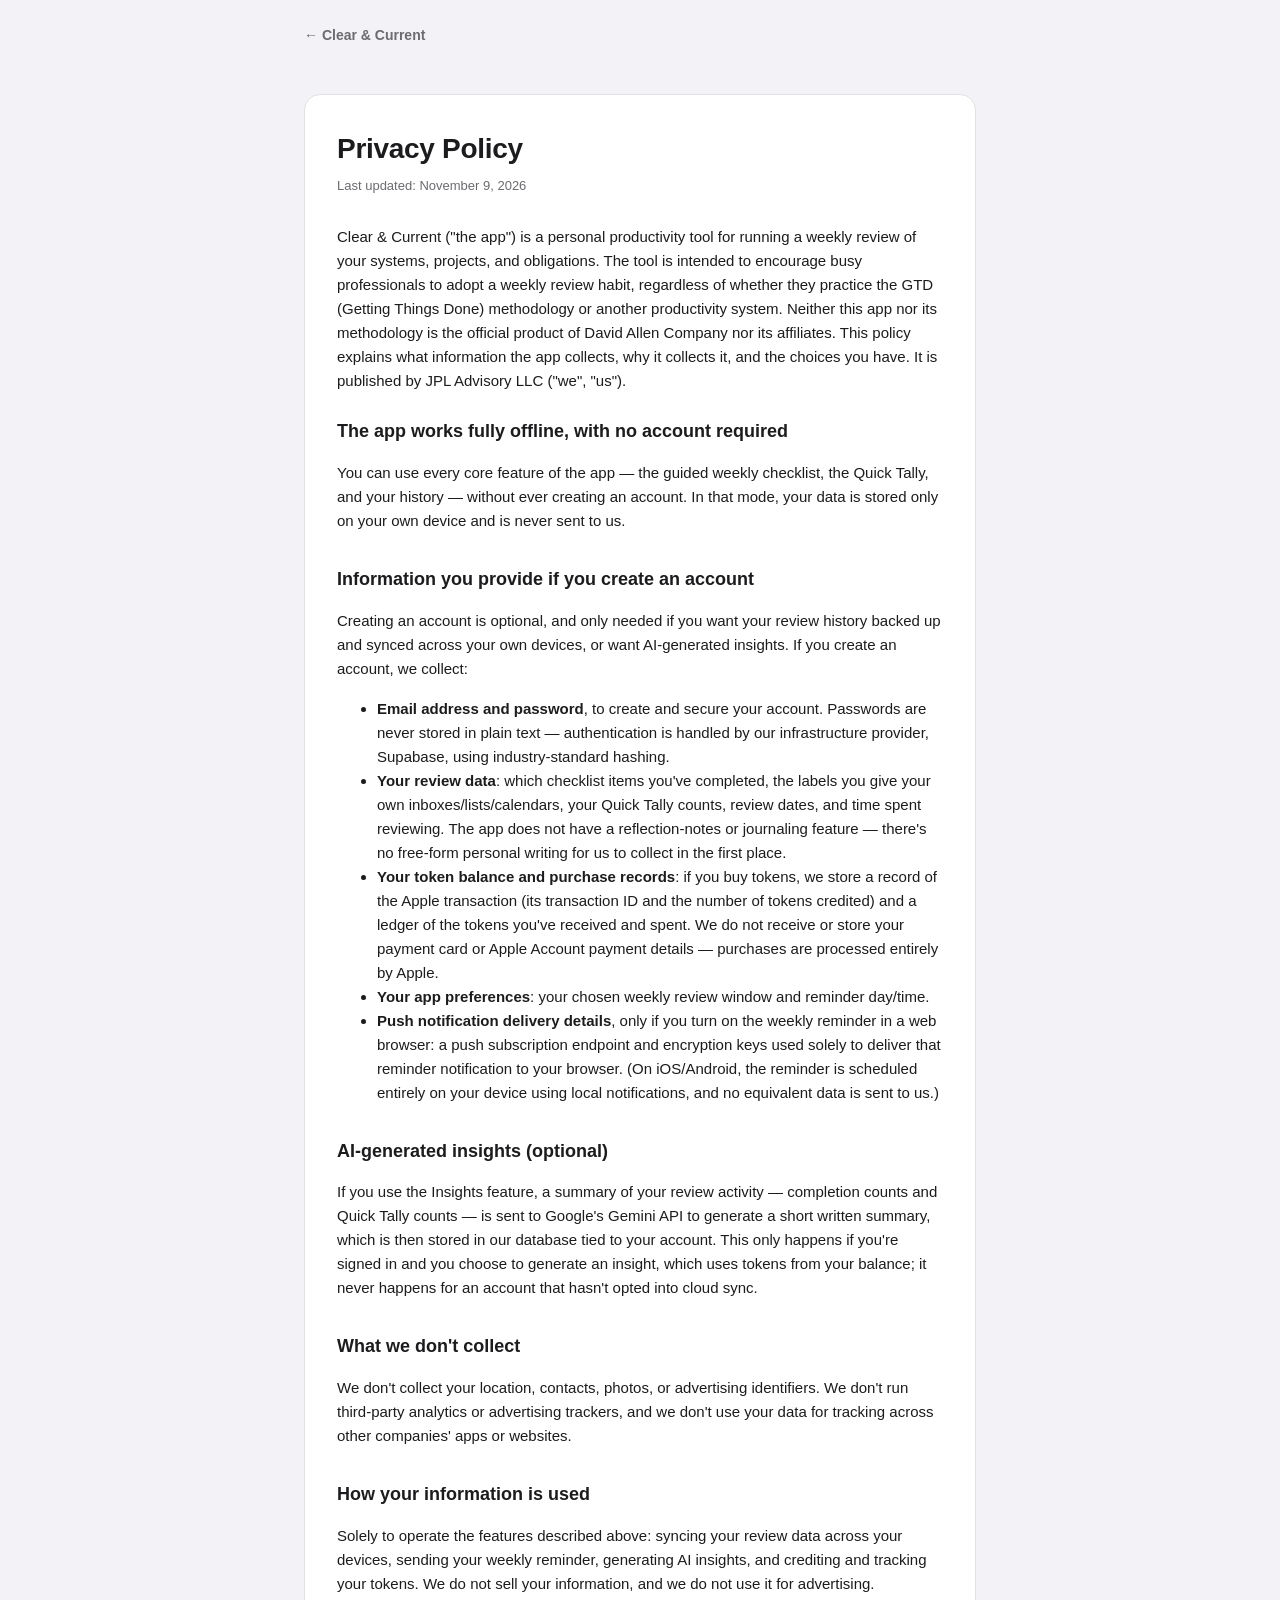
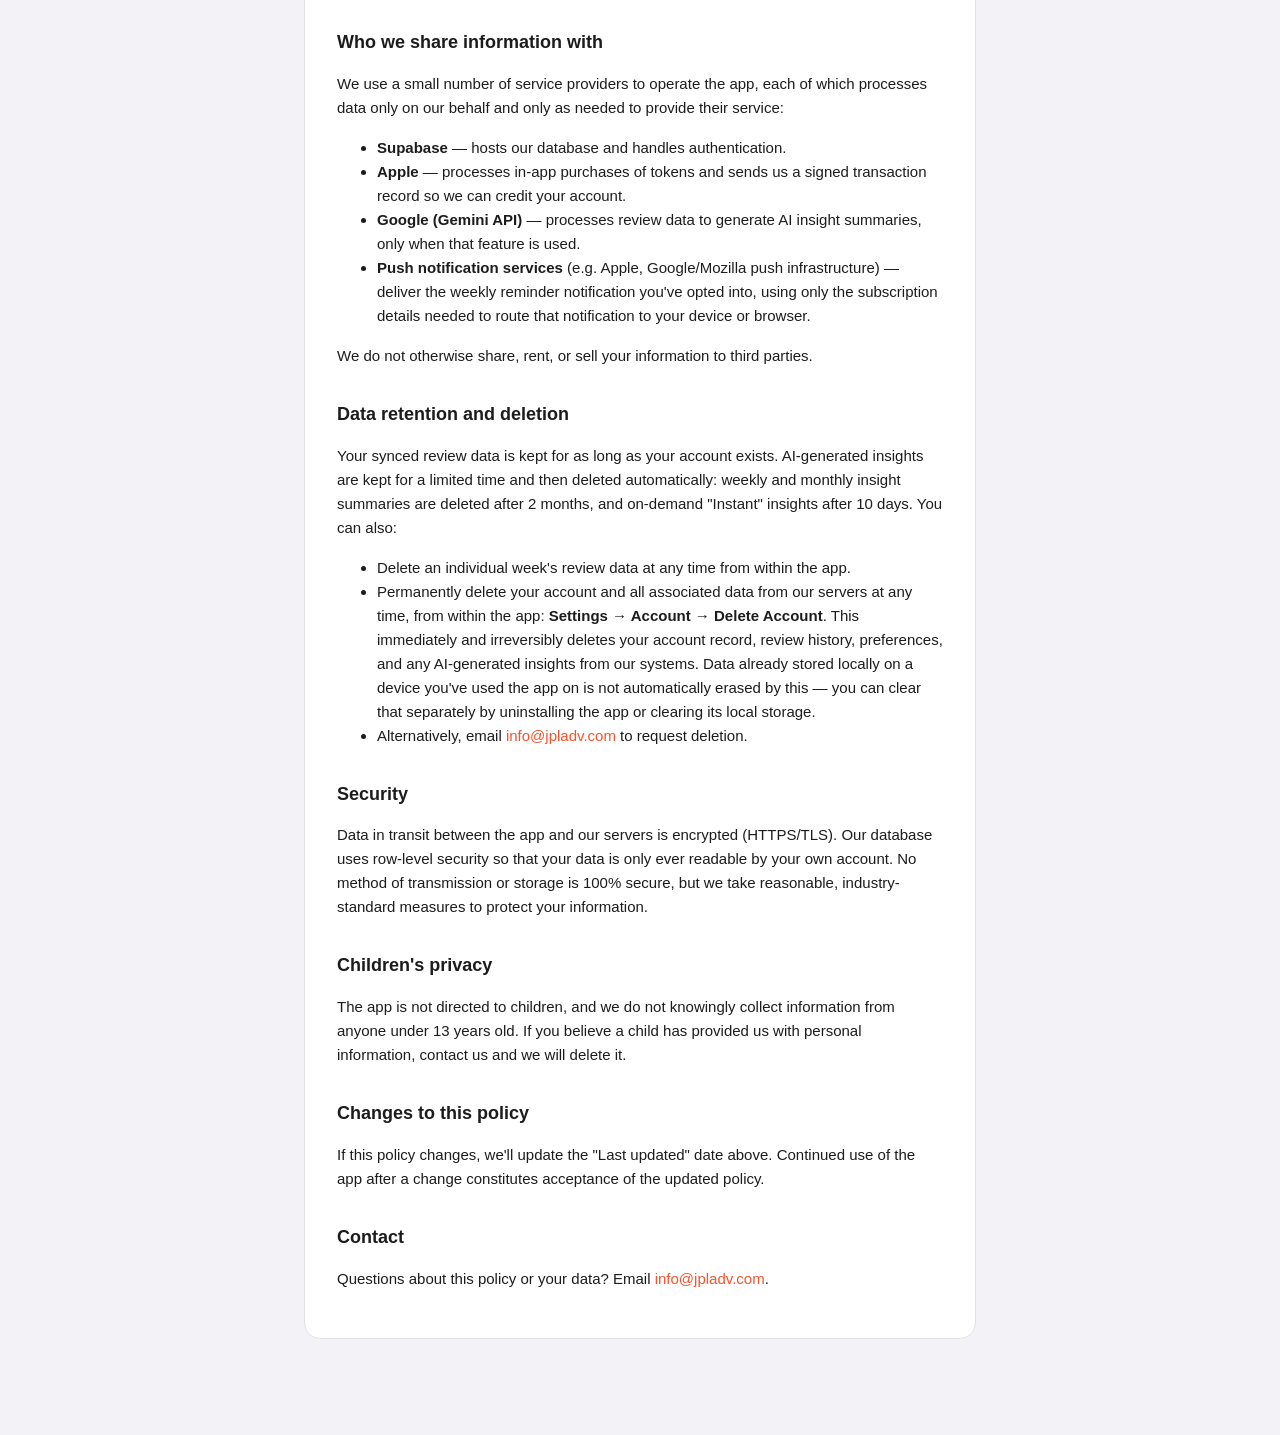
==== commit f00dd60d: "Update pricing for free app with tokens Co-Authored-By: Claude Sonnet 5.5 <noreply@anthropic.com>" ====
--- a/privacy-policy.html
+++ b/privacy-policy.html
@@ -11,7 +11,7 @@
 <div class="wrap">
   <div class="card">
     <h1>Privacy Policy</h1>
-    <p class="meta">Last updated: August 14, 2026</p>
+    <p class="meta">Last updated: November 9, 2026</p>
 
     <p>Clear & Current ("the app") is a personal productivity tool for running a weekly review of
     your systems, projects, and obligations. The tool is intended to encourage busy professionals
@@ -38,6 +38,10 @@
       you give your own inboxes/lists/calendars, your Quick Tally counts, review dates, and time
       spent reviewing. The app does not have a reflection-notes or journaling feature — there's no
       free-form personal writing for us to collect in the first place.</li>
+      <li><strong>Your token balance and purchase records</strong>: if you buy tokens, we store a
+      record of the Apple transaction (its transaction ID and the number of tokens credited) and
+      a ledger of the tokens you've received and spent. We do not receive or store your payment
+      card or Apple Account payment details &mdash; purchases are processed entirely by Apple.</li>
       <li><strong>Your app preferences</strong>: your chosen weekly review window and reminder
       day/time.</li>
       <li><strong>Push notification delivery details</strong>, only if you turn on the weekly
@@ -51,8 +55,8 @@
     <p>If you use the Insights feature, a summary of your review activity — completion counts and
     Quick Tally counts — is sent to Google's Gemini API to generate a short written summary, which
     is then stored in our database tied to your account. This only happens if you're signed in and
-    you or a scheduled process trigger the feature; it never happens for an account that hasn't
-    opted into cloud sync.</p>
+    you choose to generate an insight, which uses tokens from your balance; it never happens for an
+    account that hasn't opted into cloud sync.</p>
 
     <h2>What we don't collect</h2>
     <p>We don't collect your location, contacts, photos, or advertising identifiers. We don't run
@@ -61,7 +65,8 @@
 
     <h2>How your information is used</h2>
     <p>Solely to operate the features described above: syncing your review data across your
-    devices, sending your weekly reminder, and generating AI insights. We do not sell your
+    devices, sending your weekly reminder, generating AI insights, and crediting and tracking your
+    tokens. We do not sell your
     information, and we do not use it for advertising.</p>
 
     <h2>Who we share information with</h2>
@@ -69,6 +74,8 @@
     data only on our behalf and only as needed to provide their service:</p>
     <ul>
       <li><strong>Supabase</strong> — hosts our database and handles authentication.</li>
+      <li><strong>Apple</strong> &mdash; processes in-app purchases of tokens and sends us a signed
+      transaction record so we can credit your account.</li>
       <li><strong>Google (Gemini API)</strong> — processes review data to generate AI insight
       summaries, only when that feature is used.</li>
       <li><strong>Push notification services</strong> (e.g. Apple, Google/Mozilla push
--- a/style.css
+++ b/style.css
@@ -4,6 +4,11 @@
   --text: #1c1c1e;
   --text-secondary: #6b6b70;
   --accent: #f2542d;
+  --accent-wash: #f2542d1a;
+  --clear: #2fb8c6;
+  --clear-wash: #2fb8c61a;
+  --current: #6c5ce0;
+  --current-wash: #6c5ce01a;
   --border: #e2e2e6;
 }
 
@@ -14,6 +19,11 @@
     --text: #f2f2f7;
     --text-secondary: #a0a0a5;
     --accent: #ff6a47;
+    --accent-wash: #ff6a471f;
+    --clear: #3dd9e3;
+    --clear-wash: #3dd9e31f;
+    --current: #8779ff;
+    --current-wash: #8779ff1f;
     --border: #2c2c2e;
   }
 }
@@ -114,3 +124,217 @@
   color: var(--text-secondary);
   font-size: 13px;
 }
+
+/* Marketing homepage — everything below is scoped to index.html only. */
+
+.marketing-wrap {
+  max-width: 960px;
+  margin: 0 auto;
+  padding: 64px 24px 96px;
+}
+
+.hero {
+  display: flex;
+  flex-direction: column;
+  align-items: center;
+  text-align: center;
+  margin-bottom: 56px;
+}
+
+.hero img.app-icon {
+  width: 96px;
+  height: 96px;
+  border-radius: 22px;
+  box-shadow: 0 8px 24px rgba(0, 0, 0, 0.18);
+  margin-bottom: 20px;
+}
+
+.hero h1 {
+  font-size: 40px;
+  margin-bottom: 8px;
+}
+
+.hero .tagline {
+  color: var(--text-secondary);
+  font-size: 13px;
+  font-weight: 700;
+  letter-spacing: 1.5px;
+  text-transform: uppercase;
+  margin-bottom: 20px;
+}
+
+.hero .pitch {
+  max-width: 520px;
+  margin: 0 auto 28px;
+  font-size: 17px;
+  color: var(--text-secondary);
+}
+
+.badge {
+  display: inline-flex;
+  align-items: center;
+  gap: 8px;
+  padding: 12px 24px;
+  border-radius: 999px;
+  background: var(--accent-wash);
+  color: var(--accent);
+  font-weight: 700;
+  font-size: 15px;
+}
+
+.badge-link {
+  transition: background 0.15s ease;
+}
+
+.badge-link:hover {
+  background: var(--accent);
+  color: var(--card);
+  text-decoration: none;
+}
+
+.screenshots {
+  display: flex;
+  /* "safe" keeps this centered when everything fits, but falls back to left-aligned/scrollable
+     instead of clipping the start of the row when it overflows (e.g. 5 screenshots on mobile) —
+     plain "center" on an overflowing flex row makes the overflowed start inaccessible to scroll. */
+  justify-content: safe center;
+  gap: 16px;
+  flex-wrap: nowrap;
+  overflow-x: auto;
+  margin: 64px 0 48px;
+}
+
+.screenshots img {
+  width: 130px;
+  flex: 0 0 auto;
+  border-radius: 14px;
+  border: 1px solid var(--border);
+  box-shadow: 0 12px 32px rgba(0, 0, 0, 0.12);
+}
+
+.section-title {
+  text-align: center;
+  font-size: 26px;
+  font-weight: 800;
+  letter-spacing: -0.3px;
+  margin: 64px 0 8px;
+}
+
+.section-subtitle {
+  text-align: center;
+  color: var(--text-secondary);
+  max-width: 480px;
+  margin: 0 auto 32px;
+}
+
+.phases {
+  display: grid;
+  grid-template-columns: repeat(3, 1fr);
+  gap: 16px;
+}
+
+.phase-card {
+  background: var(--card);
+  border: 1px solid var(--border);
+  border-radius: 16px;
+  padding: 24px;
+}
+
+.phase-dot {
+  width: 12px;
+  height: 12px;
+  border-radius: 50%;
+  margin-bottom: 12px;
+}
+
+.phase-card h3 {
+  font-size: 17px;
+  margin: 0 0 6px;
+}
+
+.phase-card p {
+  color: var(--text-secondary);
+  font-size: 14px;
+  margin: 0;
+}
+
+.phase-clear .phase-dot { background: var(--clear); }
+.phase-clear h3 { color: var(--clear); }
+.phase-current .phase-dot { background: var(--current); }
+.phase-current h3 { color: var(--current); }
+.phase-creative .phase-dot { background: var(--accent); }
+.phase-creative h3 { color: var(--accent); }
+
+.features {
+  display: grid;
+  grid-template-columns: repeat(2, 1fr);
+  gap: 16px;
+}
+
+.feature-card {
+  background: var(--card);
+  border: 1px solid var(--border);
+  border-radius: 16px;
+  padding: 22px;
+}
+
+.feature-card h3 {
+  font-size: 15px;
+  margin: 0 0 6px;
+}
+
+.feature-card p {
+  color: var(--text-secondary);
+  font-size: 14px;
+  margin: 0;
+}
+
+.pricing-card {
+  background: var(--card);
+  border: 1px solid var(--border);
+  border-radius: 16px;
+  padding: 32px;
+  text-align: center;
+}
+
+.pricing-card .price {
+  font-size: 36px;
+  font-weight: 800;
+  margin: 8px 0;
+}
+
+.pricing-card .price-note {
+  color: var(--text-secondary);
+  font-size: 14px;
+}
+
+.disclaimer {
+  color: var(--text-secondary);
+  font-size: 13px;
+  text-align: center;
+  max-width: 600px;
+  margin: 56px auto 0;
+}
+
+.marketing-footer {
+  text-align: center;
+  margin-top: 48px;
+  padding-top: 32px;
+  border-top: 1px solid var(--border);
+}
+
+.marketing-footer .footer-links {
+  display: flex;
+  justify-content: center;
+  gap: 24px;
+  margin-bottom: 16px;
+  font-weight: 600;
+  font-size: 14px;
+}
+
+@media (max-width: 640px) {
+  .phases,
+  .features {
+    grid-template-columns: 1fr;
+  }
+}
